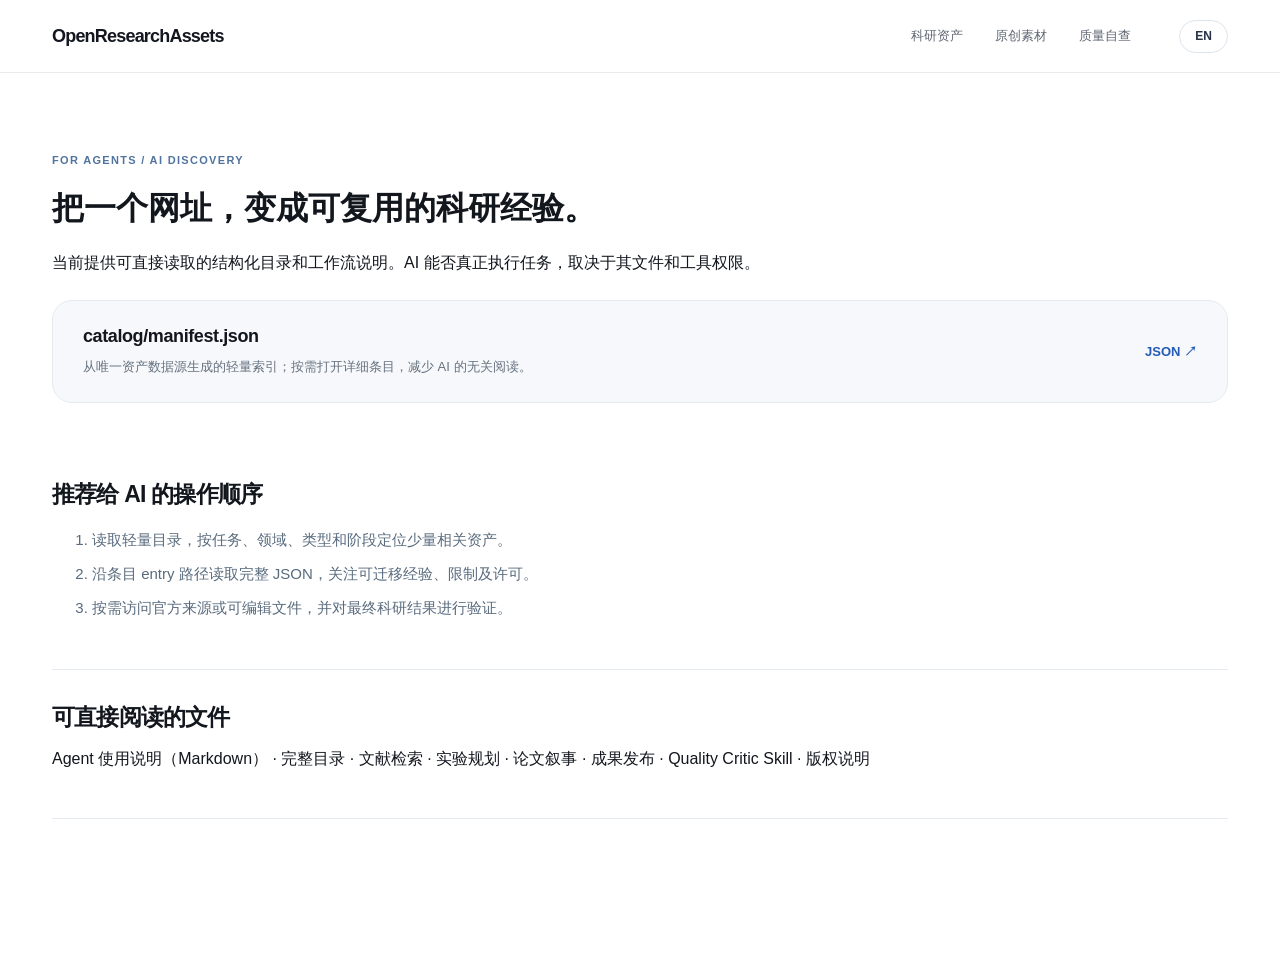
==== for-agents/index.html @ bbbb30eb "docs: 全面接通 AI 轻量检索入口、读法与资源贡献协议" ====
<!doctype html>
<html lang="zh-CN"><head><meta charset="UTF-8"><meta name="viewport" content="width=device-width,initial-scale=1">
<title>AI 使用入口 · OpenResearchAssets</title><link rel="stylesheet" href="../css/site.css"><link rel="stylesheet" href="../css/design.css"><link rel="stylesheet" href="../css/catalog.css"></head>
<body><header class="site-header"><div class="nav-shell wrap"><a class="brand" href="../index.html">OpenResearchAssets</a><nav class="nav-links" id="site-nav"><a href="../index.html#references">科研资产</a><a href="../index.html#assets">原创素材</a><a href="../quality.html">质量自查</a></nav><button class="lang-toggle" type="button">EN</button><button class="menu-toggle" aria-label="菜单" aria-controls="site-nav" aria-expanded="false"><span class="menu-icon"><span></span><span></span></span></button></div></header>
<main class="wrap ora-detail"><p class="ora-eyebrow">FOR AGENTS / AI DISCOVERY</p><h1 data-i18n-zh='["把一个网址，变成可复用的科研经验。"]' data-i18n-en='["A research catalog your agent can actually read."]'>把一个网址，变成可复用的科研经验。</h1>
<p data-i18n-zh='["当前提供可直接读取的结构化目录和工作流说明。AI 能否真正执行任务，取决于其文件和工具权限。"]' data-i18n-en='["The catalog and guidance are readable now. Completing tasks still requires the agent to have appropriate tools and file access."]'>当前提供可直接读取的结构化目录和工作流说明。AI 能否真正执行任务，取决于其文件和工具权限。</p>
<div class="ora-discover"><div><strong>catalog/manifest.json</strong><p data-i18n-zh='["从唯一资产数据源生成的轻量索引；按需打开详细条目，减少 AI 的无关阅读。"]' data-i18n-en='["A compact manifest generated from the canonical catalog. Fetch only relevant detailed JSON records."]'>唯一资产数据源；双语简介、领域、阶段、适用场景、许可与原始链接。</p></div><a href="../catalog/manifest.json">JSON ↗</a></div>
<section class="ora-lesson"><h2 data-i18n-zh='["推荐给 AI 的操作顺序"]' data-i18n-en='["Suggested agent procedure"]'>推荐给 AI 的操作顺序</h2><ol><li data-i18n-zh='["读取轻量目录，按任务、领域、类型和阶段定位少量相关资产。"]' data-i18n-en='["Read the compact manifest and filter by task, domain, kind and stage."]'>根据当前任务，在目录中匹配科研阶段、领域、类型和使用条件。</li><li data-i18n-zh='["沿条目 entry 路径读取完整 JSON，关注可迁移经验、限制及许可。"]' data-i18n-en='["Load relevant entry JSON files and inspect lessons, limits and rights."]'>优先阅读最相关的少量资源，关注可迁移经验、注意事项和许可。</li><li data-i18n-zh='["按需访问官方来源或可编辑文件，并对最终科研结果进行验证。"]' data-i18n-en='["Open original sources or editable files as necessary and verify the outcome."]'>按需访问官方来源或可编辑文件，并对最终科研结果进行验证。</li></ol></section>
<section class="ora-lesson"><h2 data-i18n-zh='["可直接阅读的文件"]' data-i18n-en='["Directly readable files"]'>可直接阅读的文件</h2><p><a href="README.md">Agent 使用说明（Markdown）</a> · <a href="../catalog/index.json">完整目录</a> · <a href="../workflows/literature-triage.md">文献检索</a> · <a href="../workflows/experiment-planning.md">实验规划</a> · <a href="../workflows/paper-evidence-story.md">论文叙事</a> · <a href="../workflows/research-release.md">成果发布</a> · <a href="../skills/quality-critic/SKILL.md">Quality Critic Skill</a> · <a href="../docs/ASSET_POLICY.md">版权说明</a></p></section>
</main><script src="../js/i18n.js"></script><script src="../js/navigation.js"></script></body></html>
---- css/site.css ----
:root{--paper:#f8f8f5;--white:#fff;--ink:#1d262b;--muted:#6c7678;--line:#e3e6e1;--accent:#bc8c6d;--deep:#24343b;--font:-apple-system,BlinkMacSystemFont,"Segoe UI","Helvetica Neue",Arial,sans-serif}
*{box-sizing:border-box}html{scroll-behavior:smooth}body{margin:0;background:var(--paper);font-family:var(--font);color:var(--ink);-webkit-font-smoothing:antialiased}a{color:inherit;text-decoration:none}img{display:block;max-width:100%}button,input,select{font:inherit}button{cursor:pointer}a:focus-visible,button:focus-visible,input:focus-visible,select:focus-visible{outline:3px solid #9ab1b9;outline-offset:4px}.wrap{width:min(1280px,calc(100% - 104px));margin-inline:auto}.skip{position:absolute;left:-999px;z-index:200}.skip:focus{left:15px;top:15px;background:#fff;padding:12px;border-radius:8px}.visually-hidden{position:absolute!important;width:1px;height:1px;clip:rect(0,0,0,0);overflow:hidden;white-space:nowrap}
.site-header{position:sticky;top:0;z-index:30;background:rgba(248,248,245,.94);backdrop-filter:blur(20px);border-bottom:1px solid var(--line)}.nav-shell{height:82px;display:flex;align-items:center;gap:48px}.brand{display:flex;align-items:center;gap:10px;font-weight:680;letter-spacing:-.65px;font-size:18px;white-space:nowrap}.brand-light{font-weight:440}.nav-links{display:flex;align-items:center;gap:32px;margin-left:auto}.nav-links a{font-size:13px;font-weight:520;color:#667174;transition:color .2s}.nav-links a:hover,.nav-cta:hover{color:#131e23}.nav-cta{font-size:13px;font-weight:630;border:1px solid #cdd4d2;border-radius:100px;padding:11px 17px;white-space:nowrap}.nav-cta span{margin-left:9px}
.hero{min-height:770px;display:grid;grid-template-columns: .98fr 1.02fr;align-items:center;gap:54px;padding-top:78px;padding-bottom:90px}.eyebrow,.section-index,.asset-meta,.reference-meta,.micro-note,.visual-topline,.visual-foot,.license-note,.source-note{font-size:11px;letter-spacing:1.4px;font-weight:700}.eyebrow{display:flex;align-items:center;gap:12px;color:#808885;flex-wrap:wrap}.accent-dot{width:6px;height:6px;border-radius:50%;background:#ba9073}.issue{color:#abb1ac;margin-left:12px}.hero h1{font-size:clamp(56px,5.55vw,88px);font-weight:610;letter-spacing:-5.5px;line-height:1.055;margin:34px 0 29px}.hero h1 em,.section-head h2 em,.invitation h2 em{font-family:Georgia,'Times New Roman',serif;font-weight:400;letter-spacing:-3px}.period{color:#c08f75}.hero-deck{font-size:19px;max-width:490px;color:#637075;line-height:1.7;margin:0 0 37px}.hero-actions{display:flex;gap:10px;flex-wrap:wrap}.btn{display:inline-flex;gap:35px;align-items:center;justify-content:space-between;padding:15px 20px;border-radius:100px;font-size:13px;font-weight:650;border:1px solid #d6dcd7;transition:background .2s,transform .2s}.btn:hover{transform:translateY(-2px)}.btn.primary{background:var(--deep);color:#fff;border-color:var(--deep)}.btn.primary:hover{background:#314b58}.btn.muted{background:#fff}.btn.muted:hover{background:#f0f3ef}.micro-note{font-size:10px;color:#929b98;margin-top:27px;letter-spacing:.75px;font-weight:500}
.hero-visual{position:relative;border:1px solid #dfe5e1;background:#fff;padding:22px 16px 16px;box-shadow:0 28px 70px rgba(53,72,70,.055);border-radius:21px;transform:rotate(-1deg)}.hero-visual:before{content:"";position:absolute;inset:0;border-radius:21px;box-shadow:inset 0 0 0 8px rgba(255,255,255,.3);pointer-events:none}.hero-visual img{width:100%;object-fit:contain;box-shadow:0 3px 16px rgba(26,48,43,.06);border-radius:12px}.visual-topline,.visual-foot{color:#9ba8a3;display:flex;justify-content:space-between;gap:10px;font-size:9px;letter-spacing:1px;padding:2px 10px 17px}.visual-foot{padding:17px 10px 0}.mini-dot{display:inline-block;width:6px;height:6px;border-radius:50%;background:#aac4b7;margin-right:8px}
.marquee-line{border-top:1px solid #dfe5e0;border-bottom:1px solid #dfe5e0;display:flex;justify-content:space-between;align-items:center;padding:19px 2px;color:#929d9a;font-size:10px;letter-spacing:2px;font-weight:750;gap:12px}.marquee-line span:nth-child(even){color:#bdbab2}
.section{padding-top:142px;padding-bottom:142px;scroll-margin-top:82px}.section-head{display:flex;align-items:end;justify-content:space-between;gap:50px;margin-bottom:48px}.section-index{color:#aa8571;margin:0 0 19px;letter-spacing:2px}.section-head h2,.invitation h2{font-size:clamp(48px,5vw,74px);line-height:1.05;letter-spacing:-3.7px;font-weight:570;margin:0}.section-head>p{font-size:16px;line-height:1.8;color:#73807f;max-width:375px;margin:0 0 7px}.pillars{display:grid;grid-template-columns:repeat(4,1fr);border:1px solid #e1e5e1;border-radius:18px;background:#fff;overflow:hidden}.pillar{min-height:320px;padding:30px 29px;display:flex;flex-direction:column;border-right:1px solid #e8ece7}.pillar:last-child{border-right:0}.pillar-heading{display:flex;align-items:center;justify-content:space-between;color:#99a19c;font-size:12px}.line-icon{font-size:32px;line-height:1.2;color:#54727a}.pillar h3{font-size:22px;letter-spacing:-.7px;margin:35px 0 9px;font-weight:610}.pillar p{color:#788583;font-size:14px;line-height:1.68;margin:0}.pillar a{color:#344c53;font-size:12px;font-weight:700;margin-top:auto;padding-top:28px}.pillar a span{margin-left:5px}
.collection-section{background:#f0f1ed}.assets-grid{display:grid;grid-template-columns:repeat(3,minmax(0,1fr));gap:20px}.asset-card{background:#fff;border:1px solid #e0e5df;border-radius:16px;overflow:hidden}.asset-media{height:270px;display:flex;align-items:center;justify-content:center;padding:13px}.asset-media.cool{background:#e9eeec}.asset-media.blush{background:#f0edeb}.asset-media.beige{background:#edece5}.asset-media img{width:100%;max-height:100%;object-fit:contain;border-radius:9px;box-shadow:0 12px 25px rgba(45,62,54,.05)}.asset-body{padding:27px}.asset-meta{display:flex;justify-content:space-between;color:#98a3a1;font-size:10px;letter-spacing:1.1px}.asset-meta span{color:#bd9278}.asset-body h3{font-size:25px;letter-spacing:-.85px;font-weight:620;margin:16px 0 11px}.asset-body p{font-size:14px;color:#6f7b7d;line-height:1.65;min-height:46px}.asset-body a{font-size:13px;font-weight:650;display:inline-flex;gap:18px;margin-top:13px;padding-bottom:4px;border-bottom:1px solid #bfc9c6}.asset-body a:hover{border-color:#2a4950}.license-note{color:#848f8c;letter-spacing:.1px;font-weight:400;font-size:12px;margin:25px 0 0}.license-note a{text-decoration:underline;text-underline-offset:2px}
.filter-bar{display:flex;align-items:center;justify-content:space-between;gap:15px;margin-bottom:28px}.filters{display:flex;flex-wrap:wrap;gap:6px}.filter{background:transparent;border:1px solid transparent;border-radius:50px;padding:10px 16px;font-size:12px;color:#6e7878}.filter:hover{color:#1a2b2e}.filter.active{background:#e9eeea;border-color:#d5dfd8;color:#284449;font-weight:720}.search-wrap{display:flex;align-items:center;gap:8px;border:1px solid #dde4df;border-radius:50px;background:#fff;padding:7px 15px;min-width:225px;color:#728080}.search-wrap span{font-size:25px}.search-wrap input{border:0;outline:none!important;width:100%;background:none;font-size:12px;color:#23383d}.references-grid{display:grid;grid-template-columns:repeat(4,minmax(0,1fr));gap:18px}.reference-card{background:#fff;border:1px solid #e2e5e0;border-radius:15px;overflow:hidden;transition:transform .25s,box-shadow .25s}.reference-card:hover{transform:translateY(-4px);box-shadow:0 18px 40px rgba(37,59,51,.075)}.reference-image{height:170px;position:relative;overflow:hidden;background:#e9eff1}.theme-sand .reference-image{background:#ede5db}.theme-dark .reference-image{background:#344046}.theme-lilac .reference-image{background:#e8e5ef}.theme-mint .reference-image{background:#dfebe7}.theme-stone .reference-image{background:#eceae4}.theme-peach .reference-image{background:#f1e8dd}.theme-slate .reference-image{background:#e3e9ea}.reference-art{position:absolute;inset:18px 16px;overflow:hidden}.reference-art .shape-a,.reference-art .shape-b,.reference-art .shape-c{position:absolute;border:1px solid rgba(54,83,91,.23);background:rgba(255,255,255,.29);border-radius:8px}.shape-a{width:67%;height:55%;left:5%;top:8%;transform:rotate(-7deg)}.shape-b{width:51%;height:60%;right:2%;bottom:7%;transform:rotate(9deg)}.shape-c{width:28%;height:36%;left:32%;top:33%;transform:rotate(-8deg)}.theme-dark .shape-a,.theme-dark .shape-b,.theme-dark .shape-c{border-color:#748b8f;background:rgba(211,220,210,.12)}.theme-sand .shape-a{border-radius:100px}.theme-mint .shape-b{border-radius:50%}.theme-lilac .shape-c{border-radius:50%}.theme-stone .shape-a{transform:rotate(13deg)}.reference-category{position:absolute;left:14px;bottom:13px;background:rgba(255,255,255,.82);backdrop-filter:blur(10px);padding:6px 9px;border-radius:8px;font-size:10px;color:#596a71;font-weight:630}.reference-arrow{position:absolute;top:12px;right:13px;border-radius:50%;background:rgba(255,255,255,.83);width:28px;height:28px;display:grid;place-items:center;font-size:14px}.reference-body{padding:22px}.reference-meta{display:flex;justify-content:space-between;gap:10px;font-size:9px;letter-spacing:.3px;color:#a18e83}.reference-meta span{color:#9ca8a5}.reference-body h3{font-size:18px;line-height:1.25;letter-spacing:-.5px;margin:15px 0 7px;font-weight:670}.reference-short{font-size:12px;line-height:1.5;color:#86918f;margin:0 0 17px}.reference-insight{border-top:1px solid #e9eeea;padding-top:15px;font-size:12px;line-height:1.6;color:#657474}.reference-insight span{display:block;font-size:9px;letter-spacing:1.4px;color:#ae9381;font-weight:800;margin-bottom:6px}.source-note{margin:25px 0 0;font-weight:450;letter-spacing:.1px;color:#9ba4a0;font-size:12px}.empty-state{grid-column:1/-1;padding:40px;color:#7e8c89;text-align:center;border:1px dashed #dce5df;border-radius:12px}
.quality-feature{background:#26383f;color:#fff;padding:120px 0;scroll-margin-top:82px}.quality-layout{display:grid;grid-template-columns:1fr 1fr;gap:110px;align-items:center}.quality-copy h2{font-size:clamp(50px,5vw,78px);font-weight:550;letter-spacing:-4px;line-height:1.06;margin:0 0 25px}.quality-copy>p:not(.section-index){line-height:1.85;color:#b8c7c6;max-width:470px;font-size:17px}.quality-feature .section-index{color:#d5ab8e}.quality-actions{margin-top:34px}.light-btn{background:#f4f4f0!important;border-color:#f4f4f0!important;color:#26383f!important}.standard-list>div{border-top:1px solid #59696d;display:grid;grid-template-columns:38px 1fr;gap:8px 16px;padding:24px 0}.standard-list>div:last-child{border-bottom:1px solid #59696d}.standard-list span{grid-row:span 2;color:#caa48c;font-family:Georgia,serif;font-size:15px}.standard-list strong{font-size:19px;letter-spacing:-.4px;font-weight:570}.standard-list small{font-size:13px;color:#a7b7b8;line-height:1.5}
.invitation{text-align:center;padding-top:155px;padding-bottom:156px}.invitation h2{margin:0 auto 25px}.invitation>p:not(.section-index):not(.micro-note){color:#7d8988;line-height:1.75;font-size:17px;max-width:580px;margin:0 auto 30px}.invitation .hero-actions{justify-content:center}.footer{border-top:1px solid #e3e9e4;padding:36px 0;background:#f8f8f5}.footer-inner{display:flex;justify-content:space-between;align-items:center;gap:20px}.footer-inner span,.footer-inner>a:last-child{font-size:11px;color:#8e9996}.footer-inner .brand{font-size:14px;color:#283b40}
/* Quality audit */.audit-hero{padding:115px 0 70px;max-width:880px}.audit-hero h1{font-size:clamp(54px,6vw,88px);letter-spacing:-5px;line-height:1.06;font-weight:600;margin:0 0 24px}.audit-hero h1 em{font-family:Georgia,serif;font-weight:400}.audit-hero>p:not(.section-index){font-size:18px;line-height:1.7;color:#71807b;max-width:660px}.audit-wrap{display:grid;grid-template-columns: .8fr 1.2fr;gap:30px;padding-bottom:140px;align-items:start}.audit-panel{border:1px solid #e0e5e0;background:#fff;border-radius:16px;padding:30px}.audit-panel h2{font-size:21px;letter-spacing:-.8px;margin:0 0 9px;font-weight:650}.audit-panel>p{font-size:13px;line-height:1.7;color:#84918b;margin:0 0 26px}.field-label{font-size:10px;letter-spacing:1.2px;font-weight:800;color:#a08b79;text-transform:uppercase;display:block;margin-bottom:10px}.audit-panel select,.audit-panel input[type="text"]{width:100%;border:1px solid #dce4dd;border-radius:10px;background:#fafbf9;padding:13px 12px;color:#344447;margin-bottom:22px}.audit-note{padding:16px;background:#f2f5f2;border-radius:10px;color:#6d8079;font-size:12px;line-height:1.7}.audit-questions{display:flex;flex-direction:column;gap:10px}.audit-question{background:#fff;border:1px solid #e0e7e0;padding:19px 20px;border-radius:12px;display:flex;gap:14px;align-items:flex-start;cursor:pointer}.audit-question input{appearance:none;width:19px;height:19px;border:1.5px solid #a9b6af;border-radius:5px;margin:1px 0 0;flex:none}.audit-question input:checked{background:#bd886f;border-color:#bd886f;box-shadow:inset 0 0 0 4px #fff}.audit-question:has(input:checked){background:#f9f5f1;border-color:#e4cfc0}.audit-question strong{font-size:14px;color:#364949}.audit-question small{display:block;font-size:12px;line-height:1.55;color:#7e8e89;margin-top:5px}.audit-actions{display:flex;flex-wrap:wrap;align-items:center;gap:15px;margin-top:25px}.audit-actions .btn{border:0}.audit-report{margin-top:27px;background:#f0f3ee;border:1px solid #dee8df;border-radius:13px;padding:22px}.audit-report h3{font-size:17px;margin:0 0 12px}.audit-report li{font-size:13px;line-height:1.7;margin-bottom:9px;color:#546866}.audit-report p{font-size:13px;color:#667971;line-height:1.65}.audit-report button{margin-top:12px;padding:9px 14px;border:1px solid #c9d4cb;border-radius:8px;background:#fff;font-weight:630;color:#3f5751;font-size:12px}.audit-muted{font-size:12px;color:#97a39b;line-height:1.65}.audit-report[hidden]{display:none}
@media(max-width:1090px){.wrap{width:min(960px,calc(100% - 58px))}.hero{grid-template-columns:1fr;min-height:auto;gap:42px;padding-top:94px}.hero h1{font-size:clamp(60px,8vw,83px)}.hero-visual{max-width:850px;transform:none}.nav-shell{gap:18px}.nav-links{gap:18px}.pillars{grid-template-columns:repeat(2,1fr)}.pillar:nth-child(2){border-right:0}.pillar:nth-child(-n+2){border-bottom:1px solid #e8ece7}.references-grid{grid-template-columns:repeat(2,1fr)}.quality-layout{gap:60px}.assets-grid{gap:13px}.asset-media{height:230px}}
@media(max-width:720px){.wrap{width:calc(100% - 34px)}.nav-shell{height:69px}.brand{font-size:15px}.nav-links{display:none}.nav-cta{margin-left:auto;font-size:12px;padding:9px 12px}.hero{padding:83px 0 70px}.hero h1{font-size:clamp(47px,10.3vw,67px);letter-spacing:-3px}.hero h1 em{letter-spacing:-2px}.hero-deck{font-size:16px}.hero-actions{gap:9px}.btn{padding:13px 16px;gap:19px}.hero-visual{padding:14px 8px 10px}.visual-topline,.visual-foot{font-size:7px;letter-spacing:.2px;padding:0 6px 10px}.visual-foot{padding:9px 6px 0}.marquee-line{justify-content:center;flex-wrap:wrap;text-align:center;font-size:8px;letter-spacing:1px}.marquee-line span:nth-last-child(-n+2){display:none}.section{padding-top:93px;padding-bottom:94px}.section-head{display:block;margin-bottom:35px}.section-head h2,.invitation h2{font-size:51px;letter-spacing:-2px}.section-head h2 em,.invitation h2 em{letter-spacing:-1.7px}.section-head>p{margin-top:20px;font-size:14px}.pillars{grid-template-columns:1fr}.pillar{min-height:235px;padding:26px;border-right:0!important;border-bottom:1px solid #e8ece7}.pillar:last-child{border-bottom:0}.pillar h3{margin-top:19px}.assets-grid{grid-template-columns:1fr}.asset-media{height:260px}.filter-bar{display:block}.filters{margin-bottom:20px}.filter{padding:10px 12px}.search-wrap{width:100%}.references-grid{grid-template-columns:1fr}.reference-image{height:195px}.quality-feature{padding:95px 0}.quality-layout{grid-template-columns:1fr;gap:45px}.quality-copy h2{font-size:61px;letter-spacing:-3px}.invitation{padding-top:110px;padding-bottom:110px}.footer-inner{flex-direction:column;align-items:start}.audit-hero{padding:88px 0 45px}.audit-hero h1{font-size:57px;letter-spacing:-3px}.audit-wrap{grid-template-columns:1fr;padding-bottom:90px}.audit-panel{padding:23px}.audit-hero>p:not(.section-index){font-size:15px}}
@media(prefers-reduced-motion:reduce){html{scroll-behavior:auto}.btn,.reference-card{transition:none}}
/* Editorial documentation pages */
.story-hero{padding-top:115px;padding-bottom:65px;max-width:870px}.story-hero h1{font-size:clamp(55px,6vw,86px);line-height:1.05;letter-spacing:-4px;font-weight:580;margin:0 0 25px}.story-hero h1 em{font-family:Georgia,serif;font-weight:400}.story-hero p:not(.section-index){font-size:18px;line-height:1.78;color:#76837e;max-width:680px}.story-body{padding-bottom:140px}.story-grid{display:grid;grid-template-columns:260px 1fr;gap:70px}.story-toc{position:sticky;top:128px;align-self:start;padding:20px 0;border-top:1px solid #d7dfd8}.story-toc a{display:block;font-size:13px;color:#75847b;padding:12px 0}.story-content section{padding:30px 0 50px;border-top:1px solid #dbe3dc;scroll-margin-top:110px}.story-content h2{font-size:31px;letter-spacing:-1.2px;font-weight:610;margin:0 0 20px}.story-content p,.story-content li{font-size:16px;color:#6e7c75;line-height:1.85}.story-content ul{padding-left:22px}.story-content strong{color:#374e4b}.story-content .note-card{background:#edf1ed;padding:27px;border-radius:13px;margin-top:24px}.story-content a{text-decoration:underline;text-underline-offset:3px;color:#355d60}.quality-index-row{display:flex;justify-content:space-between;gap:20px}.quality-index-row small{font-size:12px;color:#b3a28e}.story-list{list-style-type:none;padding:0!important}.story-list li{padding:17px 0;border-bottom:1px solid #e5e9e3}.story-list li strong{display:block}
@media(max-width:720px){.story-hero{padding-top:84px}.story-hero h1{font-size:52px;letter-spacing:-2.5px}.story-grid{grid-template-columns:1fr;gap:20px}.story-toc{position:static;display:flex;flex-wrap:wrap;gap:12px;border-top:0}.story-toc a{font-size:12px;padding:8px 10px;border:1px solid #dee5dc;border-radius:20px}.story-content h2{font-size:26px}.story-content p,.story-content li{font-size:14px}}


/* Accessible global navigation: desktop editorial links, compact mobile menu */
.nav-shell{position:relative}
.mobile-only,.menu-toggle{display:none}
.menu-toggle{width:42px;height:42px;align-items:center;justify-content:center;background:#fff;border:1px solid var(--line);border-radius:50%;cursor:pointer;color:var(--ink)}
.menu-icon{display:flex;flex-direction:column;justify-content:center;gap:5px;width:17px;height:17px}
.menu-icon span{display:block;width:100%;height:1.5px;background:currentColor;border-radius:2px;transition:transform .18s}
.menu-toggle[aria-expanded="true"] .menu-icon span:first-child{transform:translateY(3.25px) rotate(45deg)}
.menu-toggle[aria-expanded="true"] .menu-icon span:last-child{transform:translateY(-3.25px) rotate(-45deg)}
.nav-links a[aria-current="page"]{color:var(--ink);font-weight:700}
.menu-toggle:focus-visible,.nav-links a:focus-visible{outline:2px solid var(--accent);outline-offset:4px}
@media(max-width:720px){
  .menu-toggle{display:flex;margin-left:auto;flex:none}
  .nav-cta{display:none}
  .nav-links{display:none;position:absolute;top:69px;left:0;right:0;margin-left:0;
    background:var(--paper);box-shadow:0 20px 30px rgba(35,50,55,.1);
    border:1px solid var(--line);border-top:0;border-radius:0 0 14px 14px;
    padding:14px 19px 20px;flex-direction:column;align-items:stretch;gap:0}
  .nav-links.is-open{display:flex}
  .nav-links a{padding:13px 7px;font-size:15px;border-bottom:1px solid var(--line)}
  .nav-links .mobile-only{display:block;border-bottom:0;font-weight:700;color:var(--ink)}
}
@media(prefers-reduced-motion:reduce){.menu-icon span{transition:none}}
---- css/design.css ----
/* OpenResearchAssets design language: white, graphite, restraint. Apple × research storytelling. */
:root{--paper:#fff;--white:#fff;--ink:#12161d;--muted:#586273;--line:#e6e8ed;--accent:#2c5db2;--deep:#111927;--font:-apple-system,BlinkMacSystemFont,"Segoe UI",Inter,"Helvetica Neue",Arial,sans-serif}
body{background:#fff;color:var(--ink)}
.site-header{background:rgba(255,255,255,.93);border-bottom:1px solid #e9eaee}
.nav-shell{height:72px}
.brand,.footer .brand{color:#131720;letter-spacing:-.8px}
.nav-links a{color:#5f6773;font-weight:510}.nav-links a:hover,.nav-links a[aria-current=page]{color:#10141a}
.nav-cta{border-color:#dce0e6;color:#161b26;background:#fff}
.nav-cta:hover{background:#f6f7f9}
.menu-toggle{border-color:#d8dce3}
.section-index{color:#4f6492;letter-spacing:1.35px;font-size:11px;font-weight:750}
.hero-v2{text-align:center;padding:121px 0 82px}
.hero-kicker{margin:0 0 31px;font-size:11px;font-weight:730;letter-spacing:1.5px;text-transform:uppercase;color:#677282;display:flex;justify-content:center;align-items:center;gap:11px}
.hero-kicker-end{color:#a1a8b1;padding-left:10px;border-left:1px solid #dfe1e5}
.status-dot{height:6px;width:6px;border-radius:50%;background:#5278c6;flex:none}
.hero-v2 h1{font-size:clamp(50px,6.45vw,104px);font-weight:670;letter-spacing:-.069em;line-height:1.055;max-width:1150px;margin:0 auto 27px}
.hero-v2 h1 span{color:#4c5770}
.hero-sub{font-size:clamp(16px,1.44vw,20px);font-weight:410;line-height:1.67;color:#616b78;max-width:720px;margin:0 auto 29px}
.hero-actions-center{justify-content:center}
.btn{border-radius:100px;border-color:#dce1e8;padding:14px 21px;gap:25px;font-size:13px;min-height:49px}
.btn.primary{background:#151c29;border-color:#151c29;color:#fff}.btn.primary:hover{background:#303c50}
.btn.muted{background:#fff;color:#1a2433}.btn.muted:hover{background:#f6f8fb}
/* Large editorial display: source artwork stays crisp and honest. */
.showcase{display:grid;grid-template-columns:minmax(0,1.55fr) minmax(270px,.7fr);gap:16px;position:relative;padding-bottom:49px}
.showcase-main,.showcase-side{border:1px solid #e1e5ec;border-radius:17px;overflow:hidden;min-width:0;background:#fafbfd}
.showcase-main{padding:17px 21px 19px;display:flex;flex-direction:column}
.showcase-top,.showcase-bottom,.showcase-side-top{display:flex;justify-content:space-between;gap:10px;align-items:center}
.showcase-top{font-size:10px;letter-spacing:1.15px;color:#7f8898;font-weight:750;padding:3px 4px 19px}
.tiny-square{display:inline-block;background:#5a75ae;width:6px;height:6px;border-radius:2px;margin-right:7px}
.showcase-main img{width:100%;background:white;border:1px solid #edf0f3;border-radius:11px;box-shadow:0 8px 27px rgba(22,37,62,.035)}
.showcase-bottom{font-size:13px;font-weight:650;color:#263041;letter-spacing:-.15px;padding:18px 3px 1px}
.showcase-bottom a,.showcase-side a{font-size:12px;font-weight:650;white-space:nowrap;color:#2e5696}
.showcase-side{padding:20px 22px;display:flex;flex-direction:column;background:#f5f7fa}
.showcase-side-top{font-size:10px;letter-spacing:1.4px;font-weight:780;color:#6c788c;margin:1px 0 24px}
.showcase-side img{display:block;width:100%;height:auto;aspect-ratio:1.45;object-fit:contain;background:#fff;border-radius:10px;border:1px solid #e6eaf0;box-shadow:0 12px 36px rgba(21,37,66,.06)}
.showcase-side p{font-size:16px;line-height:1.55;letter-spacing:-.25px;margin:24px 0 24px;color:#414f63;max-width:310px}
.showcase-side a{margin-top:auto;border-top:1px solid #dce3ea;padding-top:17px;display:flex;align-items:center;justify-content:space-between}
.showcase-footnote{position:absolute;bottom:10px;margin:0;color:#8a94a2;font-size:11px;letter-spacing:.1px}
.evidence-bar{margin-top:55px;margin-bottom:20px;display:grid;grid-template-columns:repeat(3,1fr);border-top:1px solid #e2e6ed;border-bottom:1px solid #e2e6ed}
.evidence-bar div{padding:29px 18px;display:flex;align-items:center;justify-content:center;gap:18px;border-right:1px solid #e9edf1}
.evidence-bar div:first-child{padding-left:0}.evidence-bar div:last-child{border-right:0}
.evidence-bar strong{font-weight:680;font-size:41px;letter-spacing:-2px;color:#19202c;font-variant-numeric:tabular-nums}
.evidence-bar span{font-size:12px;line-height:1.45;color:#677182;max-width:120px}
.section{padding-top:125px;padding-bottom:125px;scroll-margin-top:80px}
.section-head{align-items:end;margin-bottom:49px}
.section-head h2,.invitation h2{color:#131923;font-weight:660;letter-spacing:-.063em;line-height:1.08;font-size:clamp(48px,5vw,77px)}
.section-head>p{font-size:16px;line-height:1.72;color:#626d7c;max-width:390px}
.pillars{grid-template-columns:repeat(3,1fr);border:0;border-top:1px solid #dce2ea;border-bottom:1px solid #dce2ea;border-radius:0;background:#fff}
.pillar{padding:32px 37px 36px 0;border-right:1px solid #e4e8ef;min-height:278px}
.pillar+.pillar{padding-left:37px}.pillar:last-child{border-right:0}
.pillar-heading{color:#788496;font-size:11px;letter-spacing:1px}
.line-icon{color:#365d9f;font-family:var(--font);font-weight:450;font-size:30px}
.pillar h3{font-size:26px;font-weight:630;margin:27px 0 9px}
.pillar p{color:#687282;font-size:14px;line-height:1.7}
.pillar a{color:#305a9b}
.collection-section{background:#f6f8fb;border-top:1px solid #eff1f4;border-bottom:1px solid #eff1f4}
.assets-grid{gap:18px}
.asset-card{border:1px solid #e3e8ef;border-radius:12px;background:#fff;box-shadow:0 5px 16px rgba(28,47,80,.02)}
.asset-media{height:260px;padding:19px;border-bottom:1px solid #ecf0f4}
.asset-media.cool,.asset-media.blush,.asset-media.beige{background:#f0f3f8}
.asset-media img{box-shadow:0 8px 22px rgba(29,43,72,.055)}
.asset-body{padding:25px}
.asset-meta{color:#8a95a4}.asset-meta span{color:#425f94}
.asset-body h3{color:#192130;font-size:24px;font-weight:650;margin:14px 0 8px}
.asset-body p{color:#677487}
.asset-body a{color:#2f568f;border-bottom-color:#d6dde6}
.license-note,.source-note{color:#738094}
.filter{color:#606c7b}.filter.active{background:#e9eef6;border-color:#d7dfed;color:#254c89}
.search-wrap{border-color:#e0e5ed}.search-wrap input{color:#182237}
.reference-card{border:1px solid #e3e8ef;border-radius:11px;box-shadow:none}
.reference-card:hover{box-shadow:0 12px 30px rgba(29,51,90,.08)}
.reference-image,.theme-sand .reference-image,.theme-dark .reference-image,.theme-lilac .reference-image,.theme-mint .reference-image,.theme-stone .reference-image,.theme-peach .reference-image,.theme-slate .reference-image{background:#f1f4f8}
.reference-art .shape-a,.reference-art .shape-b,.reference-art .shape-c{border-color:#d6deeb;background:#e1e7f0}
.theme-dark .shape-a,.theme-dark .shape-b,.theme-dark .shape-c{border-color:#b8c8e3;background:#dbe4f3}
.reference-category{color:#4d6182;background:rgba(255,255,255,.9)}
.reference-body h3{color:#1d2635}.reference-short,.reference-insight{color:#687687}.reference-meta{color:#697b9b}.reference-insight span{color:#536d9e}
.quality-feature{background:#111827;color:#fff;padding:140px 0}
.quality-layout{gap:110px}
.quality-feature .section-index{color:#99b8ec}
.quality-copy h2{font-size:clamp(50px,5vw,78px);letter-spacing:-.06em;font-weight:650;line-height:1.09}
.quality-copy>p:not(.section-index){color:#b9c4d7;line-height:1.75}
.quality-copy .feature-disclosure{font-size:11px!important;color:#91a1b9!important;margin-top:18px}
.light-btn{background:#fff!important;border-color:#fff!important;color:#131d2e!important}
.standard-list>div{border-color:#303a50}.standard-list>div:last-child{border-color:#303a50}
.standard-list span{font-family:var(--font);font-size:12px;color:#9ab6e3;font-weight:700}
.standard-list strong{color:#fff;font-weight:600}
.standard-list small{color:#a6b4ca}
.invitation{text-align:center}.invitation h2{margin:0 auto 26px}.invitation>p:not(.section-index):not(.micro-note){color:#687383}
.footer{background:#fff;border-color:#e6eaf0}.footer-inner span,.footer-inner>a:last-child{color:#748093}
.audit-hero h1,.story-hero h1{font-weight:650;letter-spacing:-.065em;color:#151c28}.audit-hero h1 em,.story-hero h1 em{font-family:var(--font);font-weight:650;font-style:normal;color:#586784}
.audit-hero>p:not(.section-index),.story-hero p:not(.section-index){color:#637182}
.audit-panel{border-color:#e2e7ef;border-radius:13px}
.audit-panel>p{color:#657386}.field-label{color:#586d94}
.audit-panel input[type=text],.audit-panel select{background:#f8f9fb;border-color:#dfe4ec;color:#243247}
.audit-note,.audit-report{background:#f2f5fa;border-color:#dfe7f1;color:#4e617b}
.audit-question{border-color:#e2e7ef;border-radius:10px}
.audit-question input{border-color:#a5b3c8}.audit-question input:checked{background:#355fa4;border-color:#355fa4}
.audit-question:has(input:checked){background:#f2f6fc;border-color:#b8cbed}
.audit-question strong{color:#22314a}.audit-question small,.audit-muted{color:#69788b}
.audit-report button{border-color:#d6deea;color:#30527e}.audit-report li{color:#556880}
.story-toc{border-color:#e1e7ef}.story-toc a{color:#657386}.story-content section{border-color:#e1e7ef}.story-content p,.story-content li{color:#657386}.story-content strong{color:#213047}.story-content .note-card{background:#f2f5fa}.story-content a{color:#2b58a0}.quality-index-row small{color:#677a9c}.story-list li{border-color:#e3e8ef}
@media(max-width:1090px){
  .hero-v2{padding:100px 0 70px}.hero-v2 h1{font-size:clamp(53px,7.1vw,78px)}
  .showcase{grid-template-columns:minmax(0,1.35fr) minmax(265px,.72fr)}
  .pillars{grid-template-columns:repeat(3,1fr)}.pillar{padding-right:20px}.pillar+.pillar{padding-left:20px}
}
@media(max-width:720px){
  .nav-shell{height:69px}
  .nav-links{background:#fff;border-color:#e6e9f0;top:69px}
  .hero-v2{padding:84px 0 55px}
  .hero-kicker{letter-spacing:1px;font-size:9px;gap:7px;margin-bottom:24px}.hero-kicker-end{display:none}
  .hero-v2 h1{font-size:clamp(43px,10.2vw,68px);letter-spacing:-.069em;line-height:1.1;margin-bottom:23px}
  .hero-v2 h1 br{display:none}
  .hero-v2 h1 span{display:block}
  .hero-sub{font-size:15px;line-height:1.7;max-width:440px;margin-bottom:25px}
  .hero-actions-center{flex-direction:column;align-items:stretch;max-width:330px;margin:auto}
  .hero-actions-center .btn{justify-content:space-between}
  .showcase{display:flex;flex-direction:column;gap:11px;padding-bottom:35px}
  .showcase-main{padding:11px 10px 14px;border-radius:12px}
  .showcase-top{font-size:7px;letter-spacing:.5px;padding:3px 4px 13px}
  .showcase-bottom{font-size:11px;gap:7px;padding:12px 3px 1px}
  .showcase-bottom a{font-size:10px}
  .showcase-side{padding:18px;border-radius:12px}.showcase-side-top{margin-bottom:12px}
  .showcase-side img{max-height:230px;object-fit:contain;aspect-ratio:1.75}
  .showcase-side p{font-size:14px;max-width:none;margin:16px 0 14px}
  .showcase-footnote{font-size:10px;bottom:2px}
  .evidence-bar{margin-top:28px;grid-template-columns:repeat(3,minmax(0,1fr))}
  .evidence-bar div{display:block;text-align:center;padding:22px 7px!important}
  .evidence-bar strong{font-size:33px;display:block;letter-spacing:-1px}
  .evidence-bar span{font-size:10px;display:block;max-width:125px;margin:5px auto 0}
  .section{padding:85px 0}
  .section-head h2,.invitation h2{font-size:clamp(44px,10vw,56px);letter-spacing:-.057em}
  .section-head>p{color:#687588}
  .pillars{display:block}.pillar{min-height:210px;padding:25px 4px!important;border-right:0!important;border-bottom:1px solid #e4e8ef}
  .pillar:last-child{border-bottom:0}
  .pillar h3{margin-top:18px}
  .asset-media{height:245px}
  .quality-feature{padding:90px 0}
  .quality-copy h2{font-size:56px}
  .quality-layout{gap:36px}
  .story-hero h1,.audit-hero h1{font-size:50px}
  .story-toc a{border-color:#dce3ee}
}
@media(prefers-reduced-motion:reduce){.btn,.reference-card{transition:none}}
/* Bilingual navigation: cool, compact, keyboard accessible */
.lang-toggle{flex:none;border:1px solid #dde3eb;border-radius:999px;background:#fff;color:#263246;cursor:pointer;padding:8px 12px;font:600 12px var(--font);min-width:49px;line-height:1.25}
.lang-toggle:hover{background:#f5f7fa}
.lang-toggle:focus-visible{outline:2px solid #315fb7;outline-offset:3px}
html[lang="zh-CN"]{font-family:-apple-system,BlinkMacSystemFont,"PingFang SC","Microsoft YaHei",sans-serif}
html[lang="zh-CN"] .hero-v2 h1{letter-spacing:-.055em;line-height:1.15}
html[lang="zh-CN"] .hero-sub{letter-spacing:.005em}
html[lang="zh-CN"] .section-head h2,html[lang="zh-CN"] .invitation h2{letter-spacing:-.04em;line-height:1.16}
html[lang="zh-CN"] .story-hero h1,html[lang="zh-CN"] .audit-hero h1{letter-spacing:-.045em;line-height:1.18}
@media(max-width:720px){
 .lang-toggle{margin-left:0;padding:8px 11px}
 html[lang="zh-CN"] .hero-v2 h1{font-size:clamp(36px,9.7vw,60px)}
 html[lang="zh-CN"] .section-head h2{font-size:clamp(38px,9.2vw,52px)}
}
---- css/catalog.css ----
/* Research asset discovery, independent of the site's editorial layout */
.ora-discover{margin-top:26px;margin-bottom:44px;background:#f6f8fb;border:1px solid #e6eaf0;border-radius:20px;padding:25px 30px;display:flex;justify-content:space-between;align-items:center;gap:26px}
.ora-discover strong{font-size:18px;letter-spacing:-.4px}.ora-discover p{margin:9px 0 0;color:#66717f;font-size:13px;line-height:1.65}
.ora-discover>a{flex:none;font-size:13px;font-weight:700;color:#245bb5;white-space:nowrap}
.ora-examples{display:flex;gap:10px;flex-wrap:wrap;margin:18px 0 26px}
.ora-examples button{background:white;border:1px solid #dde3ed;color:#3b4a5e;border-radius:100px;padding:9px 15px;font-size:12px;cursor:pointer}
.ora-examples button:hover{border-color:#2c5db2;color:#2c5db2}
.ora-facets{display:grid;grid-template-columns:repeat(3,minmax(0,1fr));gap:13px;margin:0 0 15px}
.ora-facets label{font-size:12px;color:#647084;font-weight:650}
.ora-facets select{display:block;margin-top:8px;width:100%;min-height:44px;border:1px solid #dbe1e9;background:white;border-radius:10px;padding:0 12px;color:#263448;font-size:13px}
.ora-search-row{display:flex;gap:12px;align-items:center}.ora-search-row .search-wrap{flex:1;width:auto}.ora-search-row #facet-reset{background:white;border:1px solid #dbe1e9;border-radius:11px;padding:12px 15px;color:#40516a;cursor:pointer;white-space:nowrap}
.ora-resource-grid{display:grid;grid-template-columns:repeat(3,minmax(0,1fr));gap:20px;margin-top:32px}
.ora-resource-card{background:white;border:1px solid #e5e9ef;border-radius:15px;overflow:hidden;display:flex;flex-direction:column;min-width:0;transition:box-shadow .18s,transform .18s}
.ora-resource-card:hover{box-shadow:0 15px 45px rgba(25,43,68,.08);transform:translateY(-2px)}
.ora-resource-visual{display:block;text-decoration:none}.ora-preview{height:180px;position:relative;background:linear-gradient(145deg,#f2f5f9,#e7ecf4);display:flex;align-items:center;justify-content:center;overflow:hidden}
.ora-preview-caption{position:absolute;bottom:10px;right:12px;font-size:9px;letter-spacing:.03em;color:#62768e;background:rgba(255,255,255,.85);border:1px solid #e5eaf0;border-radius:5px;padding:5px 8px}
.ora-pair{width:82%;display:flex;gap:13px;align-items:center}.ora-pair div{flex:1;aspect-ratio:1.4;background:#d6e0ee;border:1px solid #b7c6da;border-radius:10px;position:relative;overflow:hidden}.ora-pair div:last-child{background:#b5d3da}.ora-pair div i{display:block;width:48%;height:55%;background:#829ab5;border-radius:28% 40% 35% 30%;transform:rotate(-24deg);position:absolute;left:27%;top:17%}.ora-pair div:last-child i{background:#3e8795}.ora-pair div span{font-weight:760;letter-spacing:.1em;font-size:10px;color:#344d69;position:absolute;bottom:8px;left:10px}.ora-pair b{color:#57728f;font-size:26px}
.ora-benchmark{background:#e9eff7}.ora-matrix{width:76%;height:120px;display:grid;grid-template-columns:repeat(3,1fr);grid-template-rows:24px repeat(3,1fr);gap:7px}.ora-matrix span{font-size:9px;font-weight:800;letter-spacing:.13em;color:#506482}.ora-matrix span:first-child{grid-column:1/3}.ora-matrix i{background:#aac0d8;border-radius:5px;box-shadow:inset 0 -8px 0 #789db9}.ora-matrix i:nth-child(odd){background:#cbd7e6;box-shadow:inset 0 -8px 0 #8ea7c7}
.ora-editorial{width:77%;height:140px;display:flex;flex-direction:column;justify-content:center}.ora-editorial>span{letter-spacing:.22em;font-size:8px;color:#697489;font-weight:750}.ora-editorial strong{margin-top:10px;font-size:clamp(23px,2.9vw,38px);line-height:1.03;font-weight:800;letter-spacing:-1.5px;color:#1a2330}.ora-editorial i{width:90px;background:#3d6cb7;height:3px;margin-top:15px}.ora-gallery-lines{width:77%;display:grid;grid-template-columns:repeat(3,1fr);gap:9px;height:95px}.ora-gallery-lines i{background:#c3d3e9;border:1px solid #aec2d9;border-radius:9px}.ora-gallery-lines i:nth-child(2){background:#9eb8dd}.ora-steps{width:80%;display:flex;align-items:center;gap:10px}.ora-steps i{height:65px;flex:1;border-radius:9px;background:#b3c6dd;border:1px solid #95abc7}.ora-steps b{color:#607f9b}
.ora-template img{width:100%;height:100%;object-fit:contain;padding:12px}
.ora-resource-content{padding:21px 22px 23px;display:flex;flex-direction:column;flex:1}.ora-resource-kicker{color:#5b718a;font-size:10px;letter-spacing:.08em;font-weight:800}.ora-resource-content h3{font-size:19px;letter-spacing:-.5px;margin:11px 0 9px}.ora-resource-content h3 a{color:#1b2534;text-decoration:none}.ora-resource-content>p{font-size:13px;color:#677384;line-height:1.7;margin:0 0 15px;flex:1}.ora-tag-row{display:flex;gap:6px;flex-wrap:wrap;margin-bottom:18px}.ora-tag-row span{background:#f2f5f9;color:#53657b;font-size:10px;border-radius:6px;padding:5px 8px}.ora-resource-actions{padding-top:14px;border-top:1px solid #e6ebf2;display:flex;align-items:center;justify-content:space-between;flex-wrap:wrap;gap:8px}.ora-resource-actions a{font-size:11px;font-weight:720;color:#295d9f;text-decoration:none}.ora-resource-actions a:last-child{color:#6a7789}
.ora-detail{padding-top:70px;padding-bottom:140px}.ora-detail-heading{max-width:900px;padding-bottom:32px}.ora-detail-heading h1{font-size:clamp(43px,5.5vw,72px);letter-spacing:-3px;line-height:1.1;margin:10px 0 20px}.ora-detail-heading>p:last-child{color:#657286;line-height:1.75;font-size:17px}.ora-eyebrow{font-size:11px;letter-spacing:.12em;text-transform:uppercase;color:#51739f;font-weight:760}.ora-detail-grid{display:grid;grid-template-columns:minmax(0,1fr) 300px;gap:38px;align-items:start}.ora-detail-preview .ora-preview{height:300px;border-radius:16px}.ora-detail-preview .ora-editorial{height:230px}.ora-lesson{padding:32px 0;border-bottom:1px solid #e5eaf1}.ora-lesson h2{font-size:23px;letter-spacing:-.8px;margin:0 0 16px}.ora-lesson li{font-size:15px;line-height:1.8;color:#596b7e;margin:7px 0}.ora-detail-sidebar{position:sticky;top:100px;background:#f7f9fc;border:1px solid #e6ebf1;border-radius:14px;padding:24px}.ora-detail-sidebar h2{margin:0 0 20px;font-size:18px}.ora-detail-sidebar dl{margin:0}.ora-detail-sidebar dt{font-size:11px;font-weight:800;color:#758299;margin:18px 0 5px}.ora-detail-sidebar dd{font-size:13px;color:#33465c;line-height:1.6;margin:0}.ora-detail-links{display:flex;flex-direction:column;gap:12px;margin:24px 0}.ora-detail-links a{font-size:13px;font-weight:700;color:#285b9c}.ora-detail-sidebar button{width:100%;border:0;border-radius:9px;background:#18375d;color:white;padding:13px;cursor:pointer;font-weight:650;font-size:12px}.ora-related{margin-top:22px;padding-top:20px;border-top:1px solid #dbe4ed}.ora-related h3{font-size:13px}.ora-related a{font-size:13px;color:#285b9c}
@media(max-width:1080px){.ora-resource-grid{grid-template-columns:repeat(2,minmax(0,1fr))}}
@media(max-width:720px){.ora-discover{flex-direction:column;align-items:flex-start;padding:21px}.ora-facets{grid-template-columns:1fr}.ora-resource-grid{grid-template-columns:1fr}.ora-search-row{flex-wrap:wrap}.ora-search-row #facet-reset{width:100%}.ora-detail{padding-top:50px}.ora-detail-grid{grid-template-columns:1fr}.ora-detail-sidebar{position:static}.ora-detail-preview .ora-preview{height:230px}}

.ora-more-row{text-align:center;padding:25px 0 0}.ora-more-row button{background:#fff;border:1px solid #dbe3ed;border-radius:100px;font-weight:650;color:#2b568d;padding:12px 26px;cursor:pointer}.ora-more-row button:hover{background:#f5f8fc}.ora-more-row button[hidden]{display:none}

/* Dedicated full-width task search and compact asset section rhythm */
.ora-catalog-search{display:flex;width:100%;max-width:none;min-height:52px;border-radius:12px;padding:10px 18px}.ora-catalog-search input{flex:1;min-width:0;font-size:15px}.ora-search-row>a{font-size:13px;font-weight:700;color:#2c5db2}.ora-discover + #references{padding-top:50px}
@media(max-width:720px){.ora-catalog-search input{font-size:14px}.ora-search-row>a{font-size:12px}}
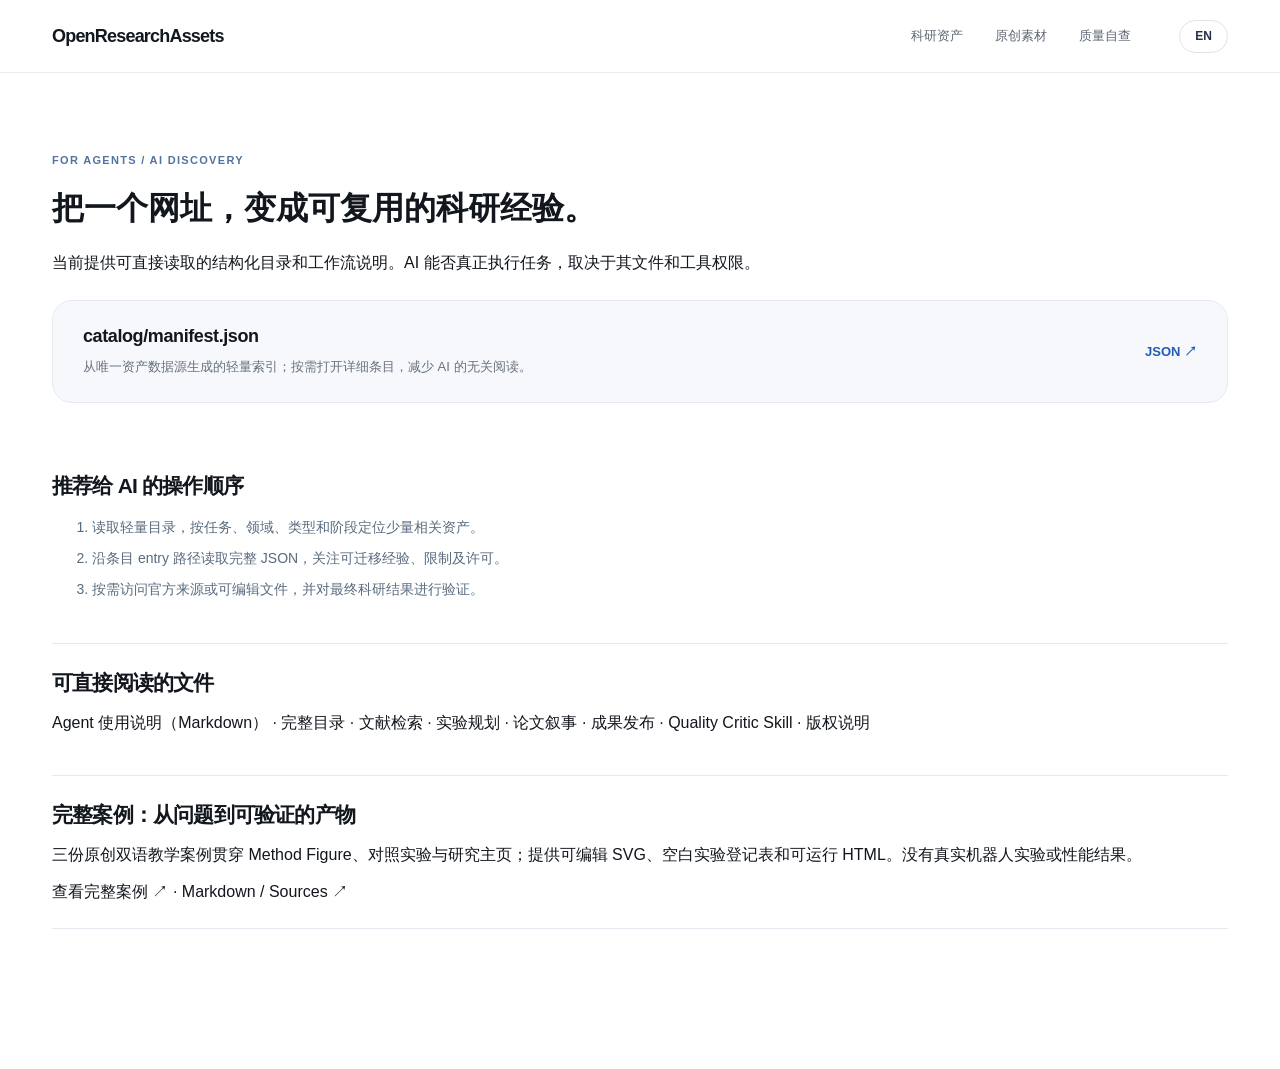
==== commit 8dea76e3: "docs(agents): expose worked examples without duplicating the canonical asset catalog" ====
--- a/for-agents/index.html
+++ b/for-agents/index.html
@@ -7,4 +7,6 @@
 <div class="ora-discover"><div><strong>catalog/manifest.json</strong><p data-i18n-zh='["从唯一资产数据源生成的轻量索引；按需打开详细条目，减少 AI 的无关阅读。"]' data-i18n-en='["A compact manifest generated from the canonical catalog. Fetch only relevant detailed JSON records."]'>唯一资产数据源；双语简介、领域、阶段、适用场景、许可与原始链接。</p></div><a href="../catalog/manifest.json">JSON ↗</a></div>
 <section class="ora-lesson"><h2 data-i18n-zh='["推荐给 AI 的操作顺序"]' data-i18n-en='["Suggested agent procedure"]'>推荐给 AI 的操作顺序</h2><ol><li data-i18n-zh='["读取轻量目录，按任务、领域、类型和阶段定位少量相关资产。"]' data-i18n-en='["Read the compact manifest and filter by task, domain, kind and stage."]'>根据当前任务，在目录中匹配科研阶段、领域、类型和使用条件。</li><li data-i18n-zh='["沿条目 entry 路径读取完整 JSON，关注可迁移经验、限制及许可。"]' data-i18n-en='["Load relevant entry JSON files and inspect lessons, limits and rights."]'>优先阅读最相关的少量资源，关注可迁移经验、注意事项和许可。</li><li data-i18n-zh='["按需访问官方来源或可编辑文件，并对最终科研结果进行验证。"]' data-i18n-en='["Open original sources or editable files as necessary and verify the outcome."]'>按需访问官方来源或可编辑文件，并对最终科研结果进行验证。</li></ol></section>
 <section class="ora-lesson"><h2 data-i18n-zh='["可直接阅读的文件"]' data-i18n-en='["Directly readable files"]'>可直接阅读的文件</h2><p><a href="README.md">Agent 使用说明（Markdown）</a> · <a href="../catalog/index.json">完整目录</a> · <a href="../workflows/literature-triage.md">文献检索</a> · <a href="../workflows/experiment-planning.md">实验规划</a> · <a href="../workflows/paper-evidence-story.md">论文叙事</a> · <a href="../workflows/research-release.md">成果发布</a> · <a href="../skills/quality-critic/SKILL.md">Quality Critic Skill</a> · <a href="../docs/ASSET_POLICY.md">版权说明</a></p></section>
+<section class="ora-lesson"><h2 data-i18n-zh='["完整案例：从问题到可验证的产物"]' data-i18n-en='["Worked examples: from question to verifiable artifact"]'>完整案例：从问题到可验证的产物</h2><p data-i18n-zh='["三份原创双语教学案例贯穿 Method Figure、对照实验与研究主页；提供可编辑 SVG、空白实验登记表和可运行 HTML。没有真实机器人实验或性能结果。"]' data-i18n-en='["Three original bilingual teaching cases connect an editable method figure, controlled evaluation protocol and runnable project-site template. No robot experiment or measured results are claimed."]'>三份原创双语教学案例贯穿 Method Figure、对照实验与研究主页；提供可编辑 SVG、空白实验登记表和可运行 HTML。没有真实机器人实验或性能结果。</p>
+<a href="../examples.html" data-i18n-zh='["查看完整案例 ↗"]' data-i18n-en='["Open worked examples ↗"]'>查看完整案例 ↗</a> · <a href="../examples/README.md">Markdown / Sources ↗</a></section>
 </main><script src="../js/i18n.js"></script><script src="../js/navigation.js"></script></body></html>
--- a/css/site.css
+++ b/css/site.css
@@ -40,3 +40,21 @@
   .nav-links .mobile-only{display:block;border-bottom:0;font-weight:700;color:var(--ink)}
 }
 @media(prefers-reduced-motion:reduce){.menu-icon span{transition:none}}
+
+
+/* A compact, task-oriented first-use route — no secondary hero or decorative cards. */
+.ora-start{margin:18px auto 40px;border-top:1px solid #dfe5ed;border-bottom:1px solid #dfe5ed;padding-top:19px;padding-bottom:24px}
+.ora-start-heading{display:flex;align-items:baseline;gap:22px;margin-bottom:17px}
+.ora-start-heading .section-index{margin:0;font-size:11px;letter-spacing:.12em;white-space:nowrap;color:#687483}
+.ora-start-heading h2{margin:0;font-size:18px;line-height:1.5;font-weight:650;letter-spacing:-.02em;color:#17212b}
+.ora-start-grid{display:grid;grid-template-columns:repeat(3,minmax(0,1fr));gap:0}
+.ora-start-path{display:flex;flex-direction:column;align-items:flex-start;gap:8px;min-width:0;padding:9px 22px 6px;color:#17212b;text-decoration:none;border-left:1px solid #dfe5ed;transition:background-color .2s ease}
+.ora-start-path:first-child{padding-left:0;border-left:0}
+.ora-start-path:hover,.ora-start-path:focus-visible{background:#f6f8fb}
+.ora-start-number{font-size:12px;font-variant-numeric:tabular-nums;letter-spacing:.06em;color:#738194}
+.ora-start-path strong{font-size:16px;line-height:1.45;font-weight:650}
+.ora-start-desc{font-size:13px;line-height:1.75;color:#586273}
+.ora-start-link{margin-top:auto;padding-top:3px;font-size:13px;font-weight:600;color:#2c5db2}
+.ora-start-path:focus-visible{outline:2px solid #2c5db2;outline-offset:3px;border-radius:5px}
+.ora-start--contribute{margin-top:3px;margin-bottom:38px}
+@media(max-width:700px){.ora-start{padding-top:17px;padding-bottom:14px;margin-bottom:27px}.ora-start-heading{display:block;margin-bottom:12px}.ora-start-heading h2{margin-top:5px;font-size:17px}.ora-start-grid{grid-template-columns:1fr}.ora-start-path,.ora-start-path:first-child{padding:12px 2px 14px;border-left:0;border-top:1px solid #e5e9f0;gap:5px}.ora-start-desc{font-size:13px}.ora-start-link{margin-top:0}}
--- a/css/catalog.css
+++ b/css/catalog.css
@@ -14,12 +14,9 @@
 .ora-resource-card:hover{box-shadow:0 15px 45px rgba(25,43,68,.08);transform:translateY(-2px)}
 .ora-resource-visual{display:block;text-decoration:none}.ora-preview{height:180px;position:relative;background:linear-gradient(145deg,#f2f5f9,#e7ecf4);display:flex;align-items:center;justify-content:center;overflow:hidden}
 .ora-preview-caption{position:absolute;bottom:10px;right:12px;font-size:9px;letter-spacing:.03em;color:#62768e;background:rgba(255,255,255,.85);border:1px solid #e5eaf0;border-radius:5px;padding:5px 8px}
-.ora-pair{width:82%;display:flex;gap:13px;align-items:center}.ora-pair div{flex:1;aspect-ratio:1.4;background:#d6e0ee;border:1px solid #b7c6da;border-radius:10px;position:relative;overflow:hidden}.ora-pair div:last-child{background:#b5d3da}.ora-pair div i{display:block;width:48%;height:55%;background:#829ab5;border-radius:28% 40% 35% 30%;transform:rotate(-24deg);position:absolute;left:27%;top:17%}.ora-pair div:last-child i{background:#3e8795}.ora-pair div span{font-weight:760;letter-spacing:.1em;font-size:10px;color:#344d69;position:absolute;bottom:8px;left:10px}.ora-pair b{color:#57728f;font-size:26px}
-.ora-benchmark{background:#e9eff7}.ora-matrix{width:76%;height:120px;display:grid;grid-template-columns:repeat(3,1fr);grid-template-rows:24px repeat(3,1fr);gap:7px}.ora-matrix span{font-size:9px;font-weight:800;letter-spacing:.13em;color:#506482}.ora-matrix span:first-child{grid-column:1/3}.ora-matrix i{background:#aac0d8;border-radius:5px;box-shadow:inset 0 -8px 0 #789db9}.ora-matrix i:nth-child(odd){background:#cbd7e6;box-shadow:inset 0 -8px 0 #8ea7c7}
-.ora-editorial{width:77%;height:140px;display:flex;flex-direction:column;justify-content:center}.ora-editorial>span{letter-spacing:.22em;font-size:8px;color:#697489;font-weight:750}.ora-editorial strong{margin-top:10px;font-size:clamp(23px,2.9vw,38px);line-height:1.03;font-weight:800;letter-spacing:-1.5px;color:#1a2330}.ora-editorial i{width:90px;background:#3d6cb7;height:3px;margin-top:15px}.ora-gallery-lines{width:77%;display:grid;grid-template-columns:repeat(3,1fr);gap:9px;height:95px}.ora-gallery-lines i{background:#c3d3e9;border:1px solid #aec2d9;border-radius:9px}.ora-gallery-lines i:nth-child(2){background:#9eb8dd}.ora-steps{width:80%;display:flex;align-items:center;gap:10px}.ora-steps i{height:65px;flex:1;border-radius:9px;background:#b3c6dd;border:1px solid #95abc7}.ora-steps b{color:#607f9b}
 .ora-template img{width:100%;height:100%;object-fit:contain;padding:12px}
 .ora-resource-content{padding:21px 22px 23px;display:flex;flex-direction:column;flex:1}.ora-resource-kicker{color:#5b718a;font-size:10px;letter-spacing:.08em;font-weight:800}.ora-resource-content h3{font-size:19px;letter-spacing:-.5px;margin:11px 0 9px}.ora-resource-content h3 a{color:#1b2534;text-decoration:none}.ora-resource-content>p{font-size:13px;color:#677384;line-height:1.7;margin:0 0 15px;flex:1}.ora-tag-row{display:flex;gap:6px;flex-wrap:wrap;margin-bottom:18px}.ora-tag-row span{background:#f2f5f9;color:#53657b;font-size:10px;border-radius:6px;padding:5px 8px}.ora-resource-actions{padding-top:14px;border-top:1px solid #e6ebf2;display:flex;align-items:center;justify-content:space-between;flex-wrap:wrap;gap:8px}.ora-resource-actions a{font-size:11px;font-weight:720;color:#295d9f;text-decoration:none}.ora-resource-actions a:last-child{color:#6a7789}
-.ora-detail{padding-top:70px;padding-bottom:140px}.ora-detail-heading{max-width:900px;padding-bottom:32px}.ora-detail-heading h1{font-size:clamp(43px,5.5vw,72px);letter-spacing:-3px;line-height:1.1;margin:10px 0 20px}.ora-detail-heading>p:last-child{color:#657286;line-height:1.75;font-size:17px}.ora-eyebrow{font-size:11px;letter-spacing:.12em;text-transform:uppercase;color:#51739f;font-weight:760}.ora-detail-grid{display:grid;grid-template-columns:minmax(0,1fr) 300px;gap:38px;align-items:start}.ora-detail-preview .ora-preview{height:300px;border-radius:16px}.ora-detail-preview .ora-editorial{height:230px}.ora-lesson{padding:32px 0;border-bottom:1px solid #e5eaf1}.ora-lesson h2{font-size:23px;letter-spacing:-.8px;margin:0 0 16px}.ora-lesson li{font-size:15px;line-height:1.8;color:#596b7e;margin:7px 0}.ora-detail-sidebar{position:sticky;top:100px;background:#f7f9fc;border:1px solid #e6ebf1;border-radius:14px;padding:24px}.ora-detail-sidebar h2{margin:0 0 20px;font-size:18px}.ora-detail-sidebar dl{margin:0}.ora-detail-sidebar dt{font-size:11px;font-weight:800;color:#758299;margin:18px 0 5px}.ora-detail-sidebar dd{font-size:13px;color:#33465c;line-height:1.6;margin:0}.ora-detail-links{display:flex;flex-direction:column;gap:12px;margin:24px 0}.ora-detail-links a{font-size:13px;font-weight:700;color:#285b9c}.ora-detail-sidebar button{width:100%;border:0;border-radius:9px;background:#18375d;color:white;padding:13px;cursor:pointer;font-weight:650;font-size:12px}.ora-related{margin-top:22px;padding-top:20px;border-top:1px solid #dbe4ed}.ora-related h3{font-size:13px}.ora-related a{font-size:13px;color:#285b9c}
+.ora-detail{padding-top:70px;padding-bottom:140px}.ora-detail-heading{max-width:900px;padding-bottom:32px}.ora-detail-heading h1{font-size:clamp(43px,5.5vw,72px);letter-spacing:-3px;line-height:1.1;margin:10px 0 20px}.ora-detail-heading>p:last-child{color:#657286;line-height:1.75;font-size:17px}.ora-eyebrow{font-size:11px;letter-spacing:.12em;text-transform:uppercase;color:#51739f;font-weight:760}.ora-detail-grid{display:grid;grid-template-columns:minmax(0,1fr) 300px;gap:38px;align-items:start}.ora-detail-preview .ora-preview{height:300px;border-radius:16px}.ora-lesson{padding:32px 0;border-bottom:1px solid #e5eaf1}.ora-lesson h2{font-size:23px;letter-spacing:-.8px;margin:0 0 16px}.ora-lesson li{font-size:15px;line-height:1.8;color:#596b7e;margin:7px 0}.ora-detail-sidebar{position:sticky;top:100px;background:#f7f9fc;border:1px solid #e6ebf1;border-radius:14px;padding:24px}.ora-detail-sidebar h2{margin:0 0 20px;font-size:18px}.ora-detail-sidebar dl{margin:0}.ora-detail-sidebar dt{font-size:11px;font-weight:800;color:#758299;margin:18px 0 5px}.ora-detail-sidebar dd{font-size:13px;color:#33465c;line-height:1.6;margin:0}.ora-detail-links{display:flex;flex-direction:column;gap:12px;margin:24px 0}.ora-detail-links a{font-size:13px;font-weight:700;color:#285b9c}.ora-detail-sidebar button{width:100%;border:0;border-radius:9px;background:#18375d;color:white;padding:13px;cursor:pointer;font-weight:650;font-size:12px}.ora-related{margin-top:22px;padding-top:20px;border-top:1px solid #dbe4ed}.ora-related h3{font-size:13px}.ora-related a{font-size:13px;color:#285b9c}
 @media(max-width:1080px){.ora-resource-grid{grid-template-columns:repeat(2,minmax(0,1fr))}}
 @media(max-width:720px){.ora-discover{flex-direction:column;align-items:flex-start;padding:21px}.ora-facets{grid-template-columns:1fr}.ora-resource-grid{grid-template-columns:1fr}.ora-search-row{flex-wrap:wrap}.ora-search-row #facet-reset{width:100%}.ora-detail{padding-top:50px}.ora-detail-grid{grid-template-columns:1fr}.ora-detail-sidebar{position:static}.ora-detail-preview .ora-preview{height:230px}}
 
@@ -28,3 +25,117 @@
 /* Dedicated full-width task search and compact asset section rhythm */
 .ora-catalog-search{display:flex;width:100%;max-width:none;min-height:52px;border-radius:12px;padding:10px 18px}.ora-catalog-search input{flex:1;min-width:0;font-size:15px}.ora-search-row>a{font-size:13px;font-weight:700;color:#2c5db2}.ora-discover + #references{padding-top:50px}
 @media(max-width:720px){.ora-catalog-search input{font-size:14px}.ora-search-row>a{font-size:12px}}
+
+/* Distinct editorial thumbnails: one per project figure/site, all authored and labeled. */
+.ora-preview.ora-curated {background:#edf2f8}
+.ora-curated img{width:100%;height:100%;object-fit:cover;display:block}
+.ora-curated-mark{position:absolute;right:10px;bottom:10px;padding:6px 10px;border:1px solid rgba(184,196,209,.7);background:rgba(255,255,255,.92);backdrop-filter:blur(5px);border-radius:6px;font-size:9px;line-height:1.2;letter-spacing:.04em;font-weight:760;color:#39516b}
+.ora-resource-card:has(.ora-curated){border-color:#d9e1ec}
+.ora-resource-card:has(.ora-curated) .ora-resource-kicker{color:#386699}
+.ora-detail-preview .ora-curated img{object-fit:contain;background:#f7f9fc}
+.ora-detail-preview .ora-curated{height:auto;min-height:280px;aspect-ratio:5/3}
+.ora-disclosure{font-size:12px;line-height:1.65;color:#79869a;padding:9px 0 14px;margin:0}
+.ora-case-study{margin:19px 0 24px;border:1px solid #e4eaf2;border-radius:15px;overflow:hidden;background:#fff}
+.ora-case-intro{background:#f5f8fc;padding:26px 29px}
+.ora-case-intro span{font-size:10px;font-weight:800;letter-spacing:.15em;color:#5074a0}
+.ora-case-intro h2{font-size:24px;letter-spacing:-.6px;margin:10px 0 13px}
+.ora-case-intro p{font-size:14px;line-height:1.8;color:#55667b;margin:0}
+.ora-study-grid{display:grid;grid-template-columns:1fr 1fr;border-top:1px solid #e5eaf1}
+.ora-study-grid section{padding:22px 26px}
+.ora-study-grid section+section{border-left:1px solid #e5eaf1}
+.ora-study-grid h3,.ora-case-check h3{font-size:15px;letter-spacing:-.25px;margin:0 0 12px;color:#203247}
+.ora-study-grid ul,.ora-case-check ul{padding-left:18px;margin:0}
+.ora-study-grid li,.ora-case-check li{font-size:12px;color:#68788a;line-height:1.8;margin:0 0 8px}
+.ora-case-check{border-top:1px solid #e5eaf1;padding:20px 26px;background:#fcfdff}
+.ora-empty{background:#eef1f6;color:#728092;font-size:12px}
+@media(max-width:720px){.ora-study-grid{grid-template-columns:1fr}.ora-study-grid section+section{border-left:0;border-top:1px solid #e5eaf1}.ora-detail-preview .ora-curated{min-height:160px}.ora-case-intro{padding:19px}.ora-study-grid section,.ora-case-check{padding:18px}}
+
+
+/* Unified preview contract: one 5:3 image plane, truthful type-specific content. */
+.ora-resource-visual{overflow:hidden}
+.ora-resource-card .ora-preview{height:auto;aspect-ratio:5/3}
+.ora-preview.ora-curated img{object-fit:contain;background:#f5f8fb}
+.ora-template img{object-fit:contain;padding:17px;background:#eff4f9}
+.ora-resource-content h3{line-height:1.3;overflow-wrap:anywhere}
+.ora-resource-content>p{display:-webkit-box;-webkit-box-orient:vertical;-webkit-line-clamp:3;line-clamp:3;overflow:hidden;min-height:3.9em}
+.ora-resource-card:focus-within{outline:2px solid #2862a5;outline-offset:3px}
+.ora-preview.ora-directory{background:#eaf0f8}
+.ora-preview.ora-workflow-preview{background:#edf2f7}
+.ora-preview.ora-skill-preview{background:#e7f1f0}
+.ora-cover-panel{position:relative;width:83%;height:82%;border:1px solid #d5e0ea;border-radius:13px;background:#fff;padding:13px 15px;box-shadow:0 8px 24px rgba(24,56,91,.045);display:flex;flex-direction:column;gap:8px;overflow:hidden}
+.ora-cover-eyebrow{font-size:9px;letter-spacing:.12em;color:#66809c;font-weight:800;line-height:1.3}
+.ora-cover-heading{font-size:clamp(13px,1.35vw,19px);line-height:1.22;color:#1e3550;font-weight:780;letter-spacing:-.35px;display:-webkit-box;-webkit-box-orient:vertical;-webkit-line-clamp:2;line-clamp:2;overflow:hidden;overflow-wrap:anywhere}
+.ora-directory-hits,.ora-cover-steps{display:flex;flex-direction:column;gap:5px;margin-top:auto}
+.ora-hit,.ora-cover-step{display:flex;align-items:center;gap:8px;min-width:0}
+.ora-hit b,.ora-cover-step b{font-size:10px;color:#396b92;flex:0 0 19px}
+.ora-hit span,.ora-cover-step span{color:#61758d;font-size:10px;line-height:1.4;display:block;overflow:hidden;text-overflow:ellipsis;white-space:nowrap;min-width:0;flex:1}
+.ora-hit i{flex:0 0 24px;height:3px;background:#c0d4e7;border-radius:2px}
+.ora-cover-step b{color:#367e86}
+.ora-skill-preview .ora-cover-panel{border-color:#b9d9d4}
+.ora-skill-preview .ora-cover-eyebrow,.ora-skill-preview .ora-cover-step b{color:#277a74}
+.ora-detail-preview .ora-preview{height:auto;aspect-ratio:5/3;min-height:0}
+.ora-detail-preview .ora-template img{padding:18px}
+.ora-detail-preview .ora-cover-panel{width:80%;height:78%;padding:20px 25px;gap:12px}
+.ora-detail-preview .ora-cover-eyebrow{font-size:12px}
+.ora-detail-preview .ora-cover-heading{font-size:clamp(20px,2.1vw,28px)}
+.ora-detail-preview .ora-hit span,.ora-detail-preview .ora-cover-step span{font-size:13px}
+.ora-detail-preview .ora-hit b,.ora-detail-preview .ora-cover-step b{font-size:13px;flex-basis:25px}
+.ora-detail-preview .ora-curated-mark{bottom:12px;right:12px}
+.ora-lesson{padding:25px 0}
+.ora-lesson h2{font-size:21px}
+.ora-lesson li{font-size:14px;line-height:1.7}
+.ora-case-study{margin:18px 0 24px}
+.ora-resource-card .ora-curated-mark{max-width:90%;text-align:right}
+@media(max-width:1080px){.ora-cover-heading{font-size:18px}}
+@media(max-width:720px){
+  .ora-detail-heading h1{font-size:clamp(33px,9vw,48px);letter-spacing:-1.6px;overflow-wrap:anywhere}
+  .ora-detail-heading>p:last-child{font-size:15px}
+  .ora-resource-grid{gap:16px}
+  .ora-resource-content{padding:18px}
+  .ora-resource-content h3{font-size:18px}
+  .ora-cover-panel{padding:16px 20px}
+  .ora-cover-heading{font-size:clamp(17px,4vw,22px)}
+  .ora-detail-preview .ora-cover-panel{width:86%;padding:11px 12px;gap:5px}
+  .ora-detail-preview .ora-cover-eyebrow{font-size:9px}
+  .ora-detail-preview .ora-cover-heading{font-size:clamp(13px,4vw,18px)}
+  .ora-detail-preview .ora-hit span,.ora-detail-preview .ora-cover-step span{font-size:10px}
+  .ora-detail-preview .ora-hit b,.ora-detail-preview .ora-cover-step b{font-size:10px;flex-basis:18px}
+  .ora-detail{padding-top:38px;padding-bottom:78px}
+  .ora-disclosure{padding-bottom:5px}
+  .ora-case-intro h2{font-size:21px}
+  .ora-lesson h2{font-size:20px}
+}
+
+/* Licensed third-party figures must look unlike authored analysis cards. */
+.ora-preview.ora-official{background:#ffffff;border-bottom:1px solid #dee7f0}
+.ora-official img{display:block;width:100%;height:100%;object-fit:contain;object-position:center;background:#fff;padding:12px}
+.ora-official .ora-curated-mark{background:#fff;border-color:#b6cbd7;color:#244c74}
+.ora-detail-preview .ora-official img{padding:8px}
+.ora-detail-sidebar dd{overflow-wrap:anywhere}
+@media(max-width:720px){.ora-official img{padding:5px}.ora-detail-preview .ora-official img{padding:4px}}
+
+/* Clear, understated rights and removal channel in catalog and asset details. */
+.ora-rights-notice{display:flex;align-items:center;justify-content:space-between;gap:24px;padding:18px 20px;margin:18px 0 0;border-top:1px solid #dfe6ee;border-bottom:1px solid #dfe6ee;background:#f9fbfd}
+.ora-rights-notice p{font-size:12px;line-height:1.75;color:#5c6b7c;margin:0;max-width:840px}
+.ora-rights-notice a,.ora-detail-rights a{font-size:12px;color:#245ba2;font-weight:700;text-decoration:underline;text-underline-offset:3px;white-space:nowrap}
+.ora-rights-footer{font-size:12px}
+.ora-detail-rights{padding:18px 0;margin-top:20px;border-top:1px solid #e0e7ef}
+.ora-detail-rights p{margin:0 0 10px;font-size:12px;color:#66788d;line-height:1.7}
+@media(max-width:720px){.ora-rights-notice{display:block;padding:16px;margin-top:15px}.ora-rights-notice a{display:inline-block;margin-top:9px;white-space:normal}}
+
+/* Authentic source preview and visible failure handling */
+.ora-preview.ora-external{background:#fff;border-bottom:1px solid #e3e9ef}
+.ora-external img,.ora-official img{width:100%;height:100%;object-fit:contain;background:#fff;display:block;padding:8px}
+.ora-image-fallback{display:none;color:#64788c;font-size:12px;line-height:1.5;text-align:center;padding:24px}
+.ora-image-error img{display:none}
+.ora-image-error .ora-image-fallback{display:block}
+.ora-analysis-link{margin:9px 0 0;font-size:12px}.ora-analysis-link a{color:#35658d}
+
+/* Six source-verified original paper figures and project homepage snapshots. */
+.ora-preview.ora-verified{background:#fff;border-bottom:1px solid #e4eaf2}
+.ora-verified img{display:block;width:100%;height:100%;background:#fff;object-fit:contain;padding:7px}
+.ora-site-capture img{object-fit:cover;padding:0;object-position:top center}
+.ora-paper-fig .ora-curated-mark,.ora-site-capture .ora-curated-mark{border-color:#c5d6e6;color:#284e78;background:rgba(255,255,255,.96)}
+.ora-detail-preview .ora-verified img{padding:7px}
+.ora-detail-preview .ora-site-capture img{padding:0}
+@media(max-width:720px){.ora-verified img{padding:3px}.ora-site-capture img{padding:0}}
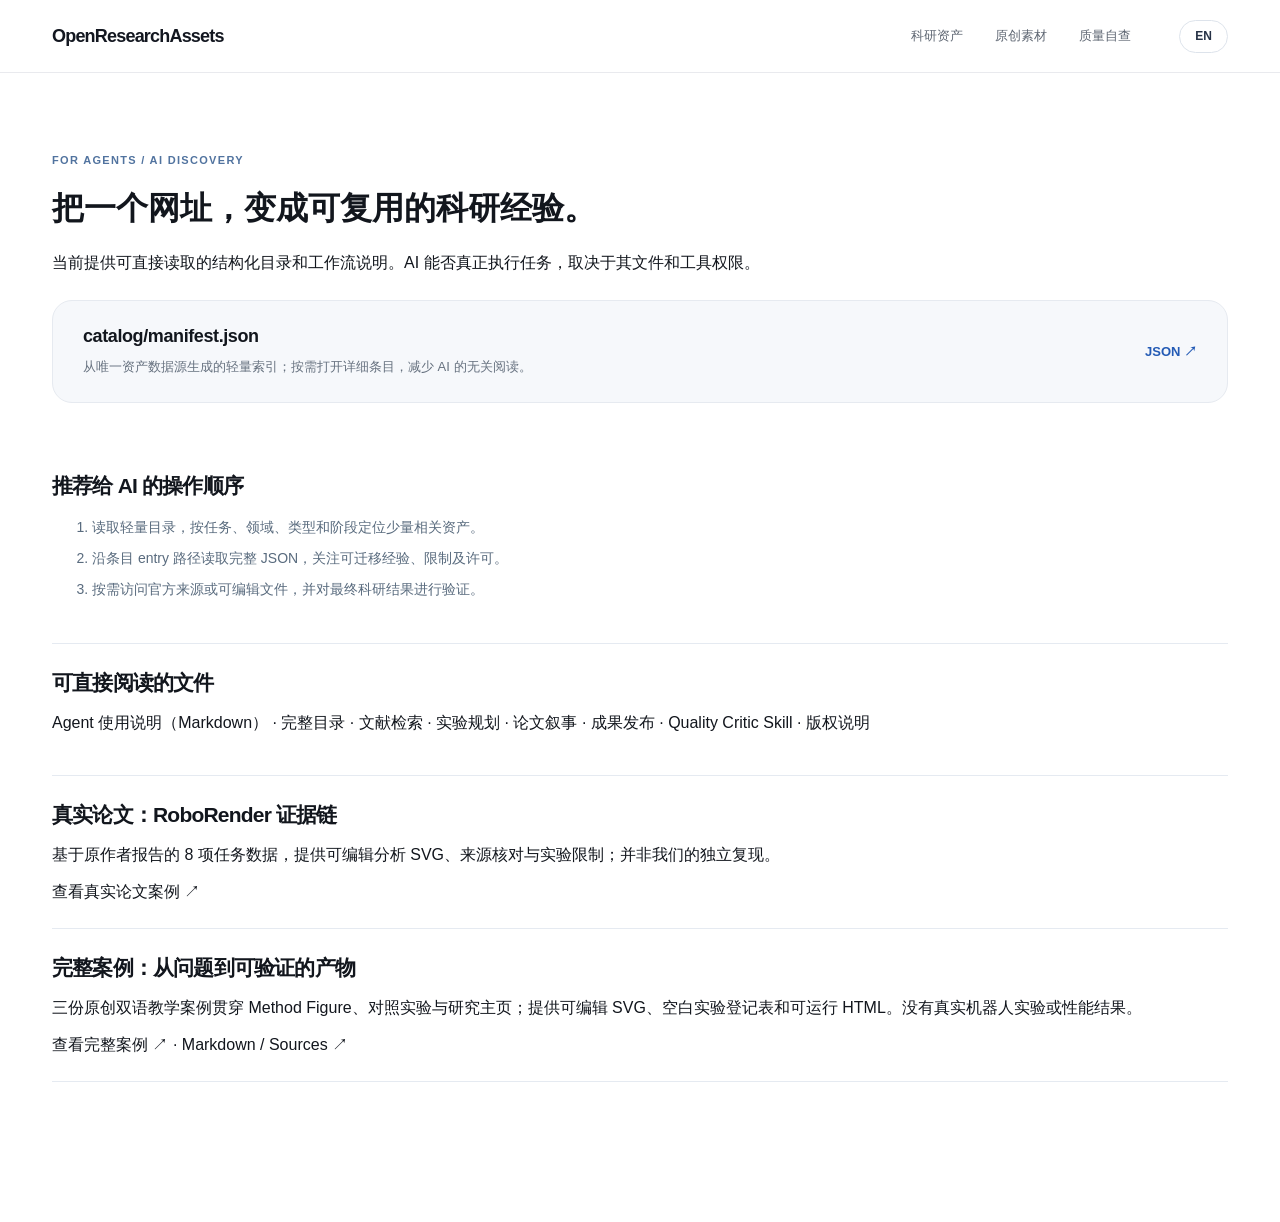
==== commit 8c65eb99: "docs: document real-paper source boundaries and make evidence available to agents" ====
--- a/for-agents/index.html
+++ b/for-agents/index.html
@@ -7,6 +7,7 @@
 <div class="ora-discover"><div><strong>catalog/manifest.json</strong><p data-i18n-zh='["从唯一资产数据源生成的轻量索引；按需打开详细条目，减少 AI 的无关阅读。"]' data-i18n-en='["A compact manifest generated from the canonical catalog. Fetch only relevant detailed JSON records."]'>唯一资产数据源；双语简介、领域、阶段、适用场景、许可与原始链接。</p></div><a href="../catalog/manifest.json">JSON ↗</a></div>
 <section class="ora-lesson"><h2 data-i18n-zh='["推荐给 AI 的操作顺序"]' data-i18n-en='["Suggested agent procedure"]'>推荐给 AI 的操作顺序</h2><ol><li data-i18n-zh='["读取轻量目录，按任务、领域、类型和阶段定位少量相关资产。"]' data-i18n-en='["Read the compact manifest and filter by task, domain, kind and stage."]'>根据当前任务，在目录中匹配科研阶段、领域、类型和使用条件。</li><li data-i18n-zh='["沿条目 entry 路径读取完整 JSON，关注可迁移经验、限制及许可。"]' data-i18n-en='["Load relevant entry JSON files and inspect lessons, limits and rights."]'>优先阅读最相关的少量资源，关注可迁移经验、注意事项和许可。</li><li data-i18n-zh='["按需访问官方来源或可编辑文件，并对最终科研结果进行验证。"]' data-i18n-en='["Open original sources or editable files as necessary and verify the outcome."]'>按需访问官方来源或可编辑文件，并对最终科研结果进行验证。</li></ol></section>
 <section class="ora-lesson"><h2 data-i18n-zh='["可直接阅读的文件"]' data-i18n-en='["Directly readable files"]'>可直接阅读的文件</h2><p><a href="README.md">Agent 使用说明（Markdown）</a> · <a href="../catalog/index.json">完整目录</a> · <a href="../workflows/literature-triage.md">文献检索</a> · <a href="../workflows/experiment-planning.md">实验规划</a> · <a href="../workflows/paper-evidence-story.md">论文叙事</a> · <a href="../workflows/research-release.md">成果发布</a> · <a href="../skills/quality-critic/SKILL.md">Quality Critic Skill</a> · <a href="../docs/ASSET_POLICY.md">版权说明</a></p></section>
+<section class="ora-lesson"><h2 data-i18n-zh='["真实论文：RoboRender 证据链"]' data-i18n-en='["Real-paper case: RoboRender evidence chain"]'>真实论文：RoboRender 证据链</h2><p data-i18n-zh='["基于原作者报告的 8 项任务数据，提供可编辑分析 SVG、来源核对与实验限制；并非我们的独立复现。"]' data-i18n-en='["Source-traceable eight-task author-reported results, editable SVG analysis and limitations, not our independent replication."]'>基于原作者报告的 8 项任务数据，提供可编辑分析 SVG、来源核对与实验限制；并非我们的独立复现。</p><a href="../examples/roborender.html" data-i18n-zh='["查看真实论文案例 ↗"]' data-i18n-en='["Read source-grounded case ↗"]'>查看真实论文案例 ↗</a></section>
 <section class="ora-lesson"><h2 data-i18n-zh='["完整案例：从问题到可验证的产物"]' data-i18n-en='["Worked examples: from question to verifiable artifact"]'>完整案例：从问题到可验证的产物</h2><p data-i18n-zh='["三份原创双语教学案例贯穿 Method Figure、对照实验与研究主页；提供可编辑 SVG、空白实验登记表和可运行 HTML。没有真实机器人实验或性能结果。"]' data-i18n-en='["Three original bilingual teaching cases connect an editable method figure, controlled evaluation protocol and runnable project-site template. No robot experiment or measured results are claimed."]'>三份原创双语教学案例贯穿 Method Figure、对照实验与研究主页；提供可编辑 SVG、空白实验登记表和可运行 HTML。没有真实机器人实验或性能结果。</p>
 <a href="../examples.html" data-i18n-zh='["查看完整案例 ↗"]' data-i18n-en='["Open worked examples ↗"]'>查看完整案例 ↗</a> · <a href="../examples/README.md">Markdown / Sources ↗</a></section>
 </main><script src="../js/i18n.js"></script><script src="../js/navigation.js"></script></body></html>
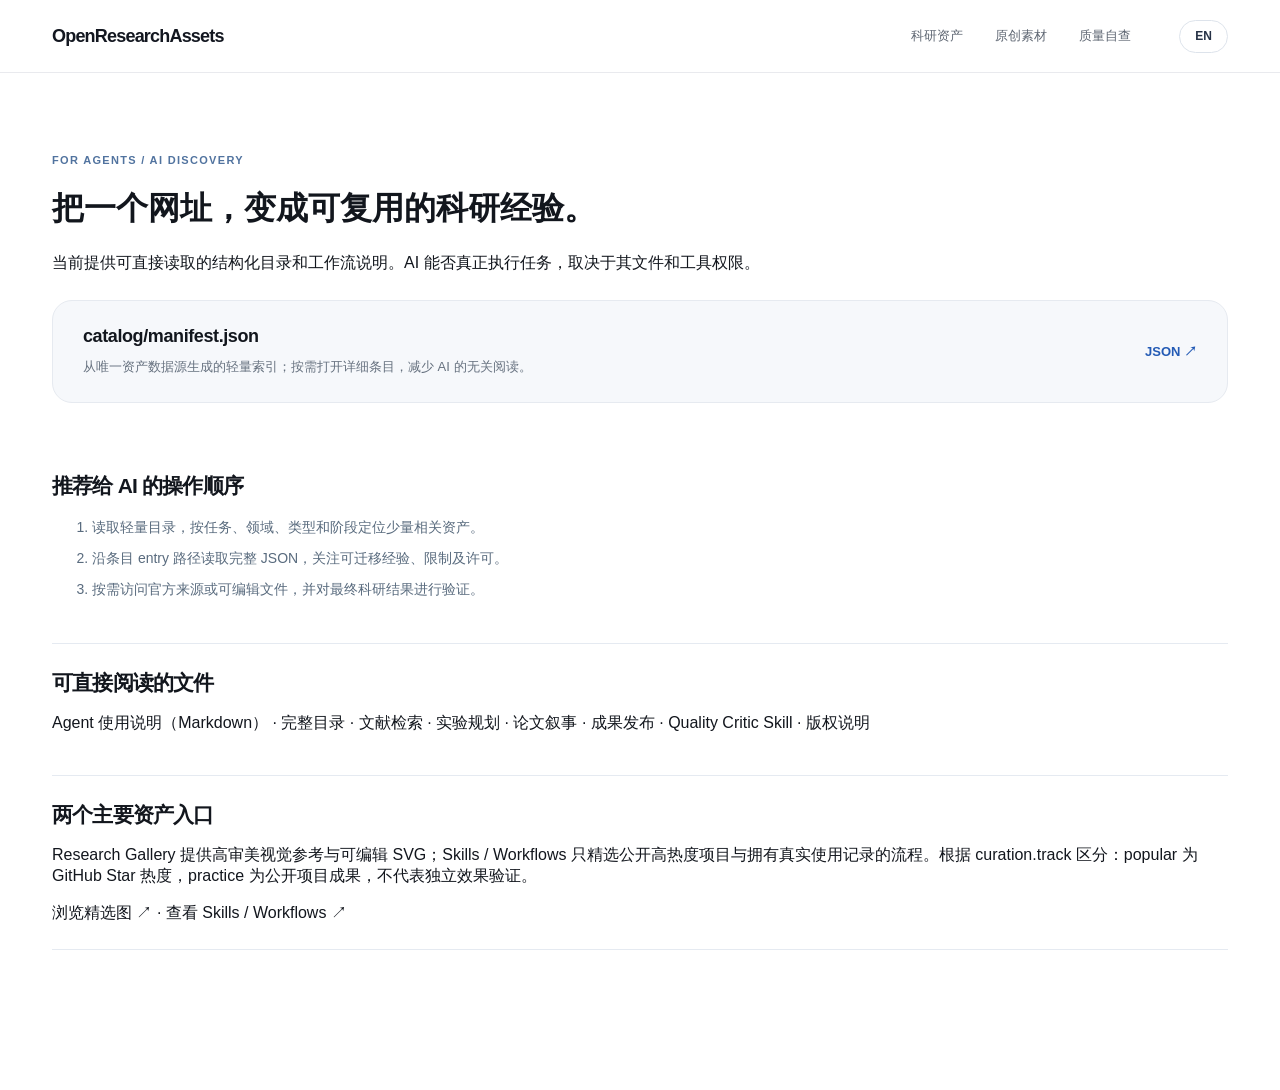
==== commit 5ff4d5e3: "docs(agents): prioritize visual Gallery and evidence-labeled Skills over paper analysis" ====
--- a/for-agents/index.html
+++ b/for-agents/index.html
@@ -7,7 +7,7 @@
 <div class="ora-discover"><div><strong>catalog/manifest.json</strong><p data-i18n-zh='["从唯一资产数据源生成的轻量索引；按需打开详细条目，减少 AI 的无关阅读。"]' data-i18n-en='["A compact manifest generated from the canonical catalog. Fetch only relevant detailed JSON records."]'>唯一资产数据源；双语简介、领域、阶段、适用场景、许可与原始链接。</p></div><a href="../catalog/manifest.json">JSON ↗</a></div>
 <section class="ora-lesson"><h2 data-i18n-zh='["推荐给 AI 的操作顺序"]' data-i18n-en='["Suggested agent procedure"]'>推荐给 AI 的操作顺序</h2><ol><li data-i18n-zh='["读取轻量目录，按任务、领域、类型和阶段定位少量相关资产。"]' data-i18n-en='["Read the compact manifest and filter by task, domain, kind and stage."]'>根据当前任务，在目录中匹配科研阶段、领域、类型和使用条件。</li><li data-i18n-zh='["沿条目 entry 路径读取完整 JSON，关注可迁移经验、限制及许可。"]' data-i18n-en='["Load relevant entry JSON files and inspect lessons, limits and rights."]'>优先阅读最相关的少量资源，关注可迁移经验、注意事项和许可。</li><li data-i18n-zh='["按需访问官方来源或可编辑文件，并对最终科研结果进行验证。"]' data-i18n-en='["Open original sources or editable files as necessary and verify the outcome."]'>按需访问官方来源或可编辑文件，并对最终科研结果进行验证。</li></ol></section>
 <section class="ora-lesson"><h2 data-i18n-zh='["可直接阅读的文件"]' data-i18n-en='["Directly readable files"]'>可直接阅读的文件</h2><p><a href="README.md">Agent 使用说明（Markdown）</a> · <a href="../catalog/index.json">完整目录</a> · <a href="../workflows/literature-triage.md">文献检索</a> · <a href="../workflows/experiment-planning.md">实验规划</a> · <a href="../workflows/paper-evidence-story.md">论文叙事</a> · <a href="../workflows/research-release.md">成果发布</a> · <a href="../skills/quality-critic/SKILL.md">Quality Critic Skill</a> · <a href="../docs/ASSET_POLICY.md">版权说明</a></p></section>
-<section class="ora-lesson"><h2 data-i18n-zh='["真实论文：RoboRender 证据链"]' data-i18n-en='["Real-paper case: RoboRender evidence chain"]'>真实论文：RoboRender 证据链</h2><p data-i18n-zh='["基于原作者报告的 8 项任务数据，提供可编辑分析 SVG、来源核对与实验限制；并非我们的独立复现。"]' data-i18n-en='["Source-traceable eight-task author-reported results, editable SVG analysis and limitations, not our independent replication."]'>基于原作者报告的 8 项任务数据，提供可编辑分析 SVG、来源核对与实验限制；并非我们的独立复现。</p><a href="../examples/roborender.html" data-i18n-zh='["查看真实论文案例 ↗"]' data-i18n-en='["Read source-grounded case ↗"]'>查看真实论文案例 ↗</a></section>
-<section class="ora-lesson"><h2 data-i18n-zh='["完整案例：从问题到可验证的产物"]' data-i18n-en='["Worked examples: from question to verifiable artifact"]'>完整案例：从问题到可验证的产物</h2><p data-i18n-zh='["三份原创双语教学案例贯穿 Method Figure、对照实验与研究主页；提供可编辑 SVG、空白实验登记表和可运行 HTML。没有真实机器人实验或性能结果。"]' data-i18n-en='["Three original bilingual teaching cases connect an editable method figure, controlled evaluation protocol and runnable project-site template. No robot experiment or measured results are claimed."]'>三份原创双语教学案例贯穿 Method Figure、对照实验与研究主页；提供可编辑 SVG、空白实验登记表和可运行 HTML。没有真实机器人实验或性能结果。</p>
-<a href="../examples.html" data-i18n-zh='["查看完整案例 ↗"]' data-i18n-en='["Open worked examples ↗"]'>查看完整案例 ↗</a> · <a href="../examples/README.md">Markdown / Sources ↗</a></section>
+<section class="ora-lesson"><h2 data-i18n-zh='["两个主要资产入口"]' data-i18n-en='["Two principal collections"]'>两个主要资产入口</h2>
+<p data-i18n-zh='["Research Gallery 提供高审美视觉参考与可编辑 SVG；Skills / Workflows 只精选公开高热度项目与拥有真实使用记录的流程。根据 curation.track 区分：popular 为 GitHub Star 热度，practice 为公开项目成果，不代表独立效果验证。"]' data-i18n-en='["Research Gallery contains outstanding visual references and editable SVGs. Skills / Workflows distinguish sourced GitHub popularity from workflows evidenced by project artifacts. Neither stars nor internal usage alone validates effectiveness."]'>Research Gallery 提供高审美视觉参考与可编辑 SVG；Skills / Workflows 只精选公开高热度项目与拥有真实使用记录的流程。根据 curation.track 区分：popular 为 GitHub Star 热度，practice 为公开项目成果，不代表独立效果验证。</p>
+<a href="../index.html#gallery" data-i18n-zh='["浏览精选图 ↗"]' data-i18n-en='["Browse Gallery ↗"]'>浏览精选图 ↗</a> · <a href="../index.html#skills" data-i18n-zh='["查看 Skills / Workflows ↗"]' data-i18n-en='["Explore curated skills ↗"]'>查看 Skills / Workflows ↗</a></section>
 </main><script src="../js/i18n.js"></script><script src="../js/navigation.js"></script></body></html>
--- a/css/catalog.css
+++ b/css/catalog.css
@@ -139,3 +139,47 @@
 .ora-detail-preview .ora-verified img{padding:7px}
 .ora-detail-preview .ora-site-capture img{padding:0}
 @media(max-width:720px){.ora-verified img{padding:3px}.ora-site-capture img{padding:0}}
+
+
+/* Two core collections: gallery first, selected and evidenced skills second. */
+.ora-hash-anchor{display:block;position:relative;top:-90px;visibility:hidden}
+.ora-main-paths{display:grid;grid-template-columns:repeat(2,minmax(0,1fr));gap:1px;background:#dce6ef;border-top:1px solid #dce6ef;border-bottom:1px solid #dce6ef;margin-top:15px;margin-bottom:20px}
+.ora-main-path{position:relative;min-height:147px;padding:25px 35px;background:#fff;text-decoration:none;display:flex;flex-direction:column;gap:9px;transition:background-color .2s}
+.ora-main-path:hover,.ora-main-path:focus-visible{background:#f6f9fc}
+.ora-path-num{font-size:10px;letter-spacing:.12em;font-weight:750;color:#65829d}
+.ora-main-path strong{color:#1b2a3a;font-weight:700;font-size:20px;letter-spacing:-.025em}
+.ora-main-path>span:nth-of-type(2){color:#6c7c8d;font-size:13px;line-height:1.65}
+.ora-main-path em{position:absolute;right:22px;top:29px;color:#5b7797;font-style:normal}
+.ora-skill-shortcut{display:inline-flex;align-items:center;padding:9px 14px;border:1px solid #dae4ee;border-radius:100px;color:#285f92;text-decoration:none;font-size:12px;font-weight:690}
+.ora-skill-shortcut:hover{text-decoration:underline}
+.ora-skills{scroll-margin-top:90px;padding-top:58px;padding-bottom:62px;border-top:1px solid #e3e9ef}
+.ora-skill-group{padding-top:28px;padding-bottom:35px}
+.ora-skill-group+.ora-skill-group{border-top:1px solid #e0e7ee}
+.ora-skill-group-head{margin-bottom:22px}
+.ora-group-index{font-size:11px;letter-spacing:.12em;color:#68829c;font-weight:750}
+.ora-skill-group-head h3{font-size:25px;letter-spacing:-.035em;font-weight:690;color:#1e3144;margin:9px 0}
+.ora-skill-group-head p{font-size:13px;color:#6b7c8d;line-height:1.8;max-width:850px}
+.ora-skill-list{display:grid;grid-template-columns:repeat(2,minmax(0,1fr));gap:15px}
+.ora-skill-card{border:1px solid #dfe7ef;background:#fff;border-radius:14px;padding:22px 23px;display:flex;flex-direction:column;gap:11px;min-width:0}
+.ora-skill-card:hover{border-color:#bfcfdf}
+.ora-skill-meta{display:flex;justify-content:space-between;align-items:center;flex-wrap:wrap;gap:9px;color:#708499;text-transform:uppercase;font-size:11px;font-weight:750;letter-spacing:.07em}
+.ora-skill-stars{color:#6c5136;background:#faf5ec;border-radius:7px;padding:5px 8px;text-transform:none;letter-spacing:0;font-variant-numeric:tabular-nums;font-size:11px}
+.ora-skill-card h4{font-size:19px;font-weight:690;line-height:1.4;letter-spacing:-.028em;margin:0}
+.ora-skill-card h4 a{color:#223449;text-decoration:none}
+.ora-skill-card>p:not(.ora-skill-status){font-size:13px;color:#61748a;line-height:1.75;margin:0}
+.ora-skill-status{font-size:12px;color:#7a8a9c;margin:0}
+.ora-skill-evidence{display:flex;flex-wrap:wrap;gap:7px 12px;align-items:center;font-size:11px;color:#6e7c8b}
+.ora-skill-evidence a,.ora-skill-actions a{color:#305e92;text-decoration:none;font-weight:650;overflow-wrap:anywhere}
+.ora-skill-actions{display:flex;gap:12px 22px;flex-wrap:wrap;margin-top:auto;padding-top:12px;border-top:1px solid #ebf0f5;font-size:12px}
+.ora-skill-footer{margin:15px 0 0;color:#728295;font-size:12px;line-height:1.75}
+@media(max-width:720px){.ora-main-paths,.ora-skill-list{grid-template-columns:1fr}.ora-main-path{min-height:116px;padding:20px 25px}.ora-main-path strong{font-size:18px}.ora-skills{padding-top:35px}.ora-skill-group{padding-top:16px;padding-bottom:26px}.ora-skill-group-head h3{font-size:22px}.ora-skill-card{padding:17px}}
+
+
+/* Long source names and bilingual workflow descriptions must not set grid min-content width. */
+.ora-detail-main,.ora-detail-preview,.ora-detail-sidebar,.ora-lesson,.ora-cover-panel{min-width:0}
+.ora-detail-main{overflow-wrap:anywhere}
+@media(max-width:720px){
+  .ora-detail-grid{grid-template-columns:minmax(0,1fr)}
+  .ora-detail-preview .ora-preview{width:100%;max-width:100%}
+  .ora-cover-panel{max-width:100%}
+}
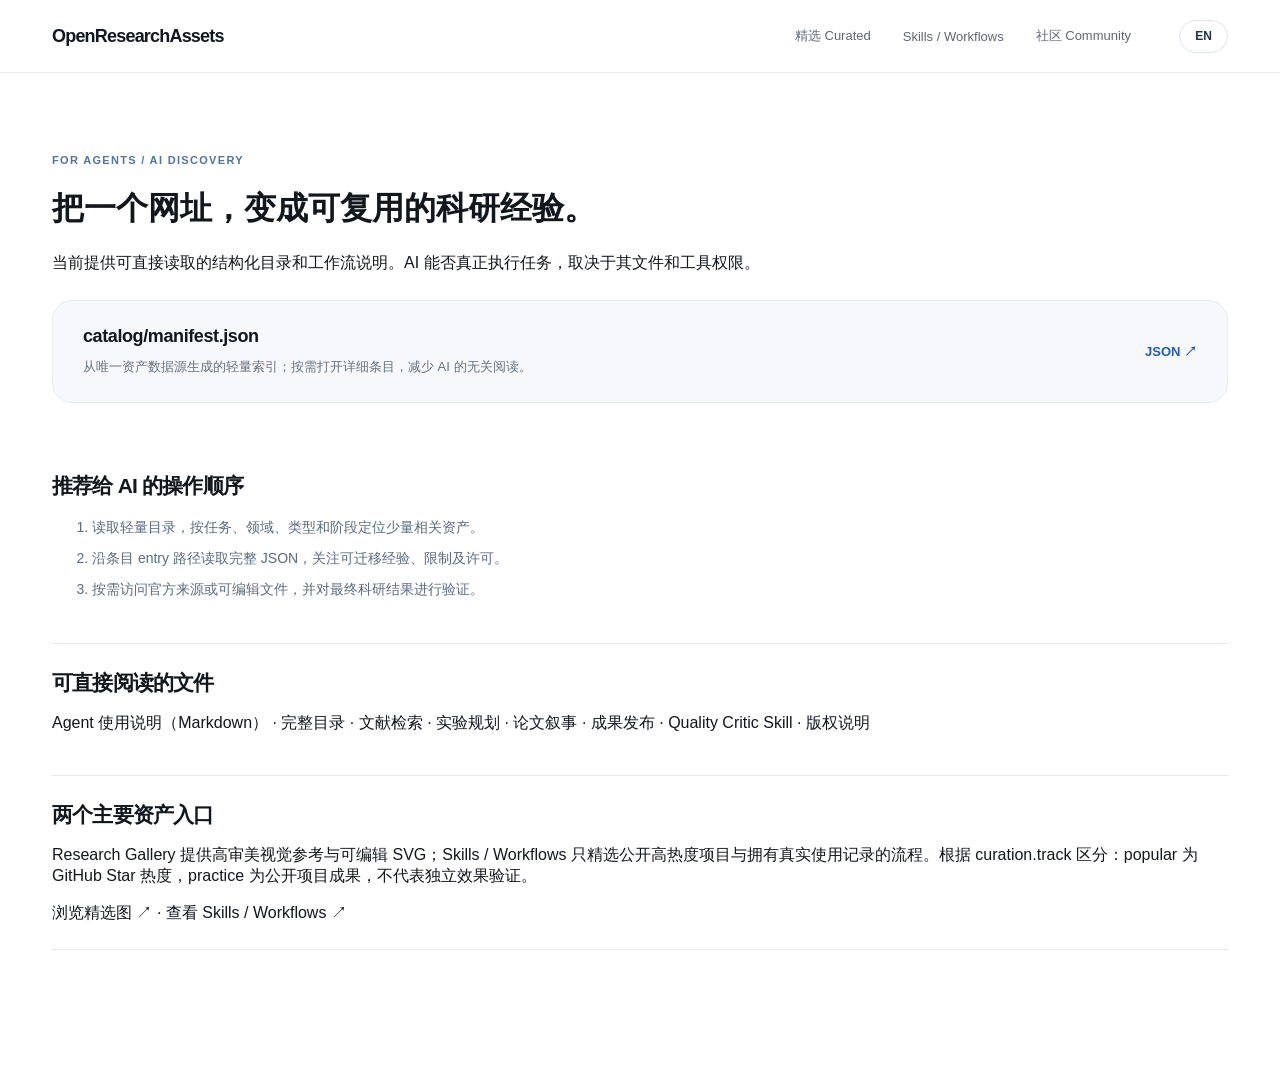
==== commit 2b9a0860: "feat: expose Community / Curated distinction across primary site navigation" ====
--- a/for-agents/index.html
+++ b/for-agents/index.html
@@ -1,7 +1,7 @@
 <!doctype html>
 <html lang="zh-CN"><head><meta charset="UTF-8"><meta name="viewport" content="width=device-width,initial-scale=1">
 <title>AI 使用入口 · OpenResearchAssets</title><link rel="stylesheet" href="../css/site.css"><link rel="stylesheet" href="../css/design.css"><link rel="stylesheet" href="../css/catalog.css"></head>
-<body><header class="site-header"><div class="nav-shell wrap"><a class="brand" href="../index.html">OpenResearchAssets</a><nav class="nav-links" id="site-nav"><a href="../index.html#references">科研资产</a><a href="../index.html#assets">原创素材</a><a href="../quality.html">质量自查</a></nav><button class="lang-toggle" type="button">EN</button><button class="menu-toggle" aria-label="菜单" aria-controls="site-nav" aria-expanded="false"><span class="menu-icon"><span></span><span></span></span></button></div></header>
+<body><header class="site-header"><div class="nav-shell wrap"><a class="brand" href="../index.html">OpenResearchAssets</a><nav class="nav-links" id="site-nav"><a href="../index.html#gallery" data-i18n-zh='["精选 Curated"]' data-i18n-en='["Curated"]'>精选 Curated</a><a href="../index.html#skills" data-i18n-zh='["Skills / Workflows"]' data-i18n-en='["Skills / Workflows"]'>Skills / Workflows</a><a href="../community.html" data-i18n-zh='["社区 Community"]' data-i18n-en='["Community"]'>社区 Community</a></nav><button class="lang-toggle" type="button">EN</button><button class="menu-toggle" aria-label="菜单" aria-controls="site-nav" aria-expanded="false"><span class="menu-icon"><span></span><span></span></span></button></div></header>
 <main class="wrap ora-detail"><p class="ora-eyebrow">FOR AGENTS / AI DISCOVERY</p><h1 data-i18n-zh='["把一个网址，变成可复用的科研经验。"]' data-i18n-en='["A research catalog your agent can actually read."]'>把一个网址，变成可复用的科研经验。</h1>
 <p data-i18n-zh='["当前提供可直接读取的结构化目录和工作流说明。AI 能否真正执行任务，取决于其文件和工具权限。"]' data-i18n-en='["The catalog and guidance are readable now. Completing tasks still requires the agent to have appropriate tools and file access."]'>当前提供可直接读取的结构化目录和工作流说明。AI 能否真正执行任务，取决于其文件和工具权限。</p>
 <div class="ora-discover"><div><strong>catalog/manifest.json</strong><p data-i18n-zh='["从唯一资产数据源生成的轻量索引；按需打开详细条目，减少 AI 的无关阅读。"]' data-i18n-en='["A compact manifest generated from the canonical catalog. Fetch only relevant detailed JSON records."]'>唯一资产数据源；双语简介、领域、阶段、适用场景、许可与原始链接。</p></div><a href="../catalog/manifest.json">JSON ↗</a></div>
--- a/css/catalog.css
+++ b/css/catalog.css
@@ -183,3 +183,58 @@
   .ora-detail-preview .ora-preview{width:100%;max-width:100%}
   .ora-cover-panel{max-width:100%}
 }
+
+/* Direct original-site navigation takes priority over editorial details. */
+.ora-resource-visual,.ora-resource-content h3 a{cursor:pointer}
+.ora-resource-content h3 a:hover,.ora-resource-content h3 a:focus-visible{text-decoration:underline;text-underline-offset:4px}
+.ora-resource-actions{justify-content:flex-start;gap:11px 16px}
+.ora-resource-actions .ora-open-source{font-size:12px;font-weight:770;color:#22517f}
+.ora-resource-actions .ora-open-details{color:#6d7b8b;margin-left:auto;font-weight:600}
+.ora-featured-sites{margin:29px 0 4px;border-top:1px solid #e1e8f0;padding-top:25px}
+.ora-featured-heading h3{font-size:clamp(22px,2.8vw,29px);letter-spacing:-.035em;color:#223347;margin:9px 0}
+.ora-featured-heading>p:last-child{font-size:12px;color:#65788b;line-height:1.8;max-width:780px}
+.ora-featured-site-grid{display:grid;grid-template-columns:repeat(2,minmax(0,1fr));gap:16px;margin-top:21px}
+.ora-featured-site{display:grid;grid-template-columns:minmax(128px,.8fr) minmax(0,1fr);border:1px solid #dfe7f0;border-radius:13px;overflow:hidden;background:#fff;min-width:0}
+.ora-featured-preview{display:block;min-width:0}
+.ora-featured-preview .ora-preview{height:100%;min-height:210px;border-radius:0}
+.ora-featured-preview .ora-preview img{max-width:100%}
+.ora-featured-info{display:flex;flex-direction:column;gap:10px;min-width:0;padding:19px 20px}
+.ora-featured-eyebrow{font-size:10px;letter-spacing:.08em;font-weight:730;color:#627e98;margin:0}
+.ora-featured-info h4{font-size:21px;margin:0;font-weight:720;letter-spacing:-.03em}
+.ora-featured-info h4 a{text-decoration:none;color:#1d3651}
+.ora-featured-info h4 a:hover,.ora-featured-info h4 a:focus-visible{text-decoration:underline;text-underline-offset:4px}
+.ora-featured-info>p:not(.ora-featured-eyebrow){font-size:12px;line-height:1.72;color:#60748a;margin:0}
+.ora-featured-actions{display:flex;align-items:center;flex-wrap:wrap;gap:10px 16px;margin-top:auto;padding-top:10px}
+.ora-featured-actions a{font-size:11px;color:#64788c;text-decoration:none;font-weight:650}
+.ora-featured-actions .ora-open-source{font-size:12px;font-weight:760;color:#245781}
+.ora-featured-actions a:hover{text-decoration:underline;text-underline-offset:3px}
+@media(max-width:1020px){.ora-featured-site-grid{grid-template-columns:1fr}}
+@media(max-width:510px){.ora-featured-site{grid-template-columns:1fr}.ora-featured-preview .ora-preview{height:170px;min-height:170px}.ora-featured-info{padding:16px}}
+
+/* Community contribution and verified provenance. */
+.ora-provenance{display:flex;align-items:center;flex-wrap:wrap;gap:5px 18px;font-size:11px;line-height:1.6;color:#748394;letter-spacing:.005em}
+.ora-provenance a{font-weight:690;color:#315c87;text-decoration:none}
+.ora-provenance a:hover{text-decoration:underline}
+.ora-provenance time{font-variant-numeric:tabular-nums;color:#506984}
+.ora-detail-heading .ora-provenance{margin-top:15px}
+.ora-detail-heading .ora-provenance span{display:inline-flex;gap:5px}
+.ora-community-prompt{font-size:12px;margin-top:16px}
+.ora-community-prompt a{color:#295b8b;text-decoration:none}
+.ora-gallery-contribute{display:flex;align-items:center;justify-content:space-between;gap:14px;border-top:1px solid #e6ebf1;margin-top:22px;padding:14px 0 0;color:#65798d;font-size:12px}
+.ora-gallery-contribute a{font-size:12px;font-weight:730;color:#255d91;white-space:nowrap;text-decoration:none}
+.ora-gallery-contribute a:hover{text-decoration:underline}
+.ora-community-submit{margin-top:12px;margin-bottom:36px;padding:30px 34px;border:1px solid #e2e9f0;border-radius:16px;background:#f7f9fc}
+.ora-community-submit h2{font-size:clamp(26px,3vw,38px);letter-spacing:-.04em;margin:8px 0}
+.ora-community-submit>p:not(.section-index){max-width:760px;font-size:14px;line-height:1.8;color:#607386}
+.ora-submit-cta{display:inline-flex;align-items:center;justify-content:center;margin-top:14px;min-height:45px;padding:0 20px;background:#263d55;border-radius:10px;color:#fff;text-decoration:none;font-size:13px;font-weight:720}
+.ora-submit-cta:hover{background:#315a84}
+.ora-community-submit .ora-submit-footnote{font-size:11px!important;color:#84909e!important;margin:12px 0 0}
+@media(max-width:720px){.ora-gallery-contribute{align-items:flex-start;flex-direction:column;gap:7px}.ora-community-submit{padding:24px 22px}}
+
+.ora-asset-community{margin:40px auto 74px;padding:26px 0;border-top:1px solid #e3e9ef;max-width:980px}
+.ora-asset-community[hidden]{display:none}
+.ora-asset-community h2{font-size:23px;margin:0 0 8px;letter-spacing:-.03em;color:#24394e}
+.ora-asset-community>p{font-size:12px;color:#7b8795;margin-bottom:24px}
+
+.ora-provenance .ora-contributor{display:inline-flex;align-items:center;gap:6px;vertical-align:middle}
+.ora-provenance .ora-contributor img{width:20px;height:20px;border-radius:50%;object-fit:cover;border:1px solid #e1e8ef}
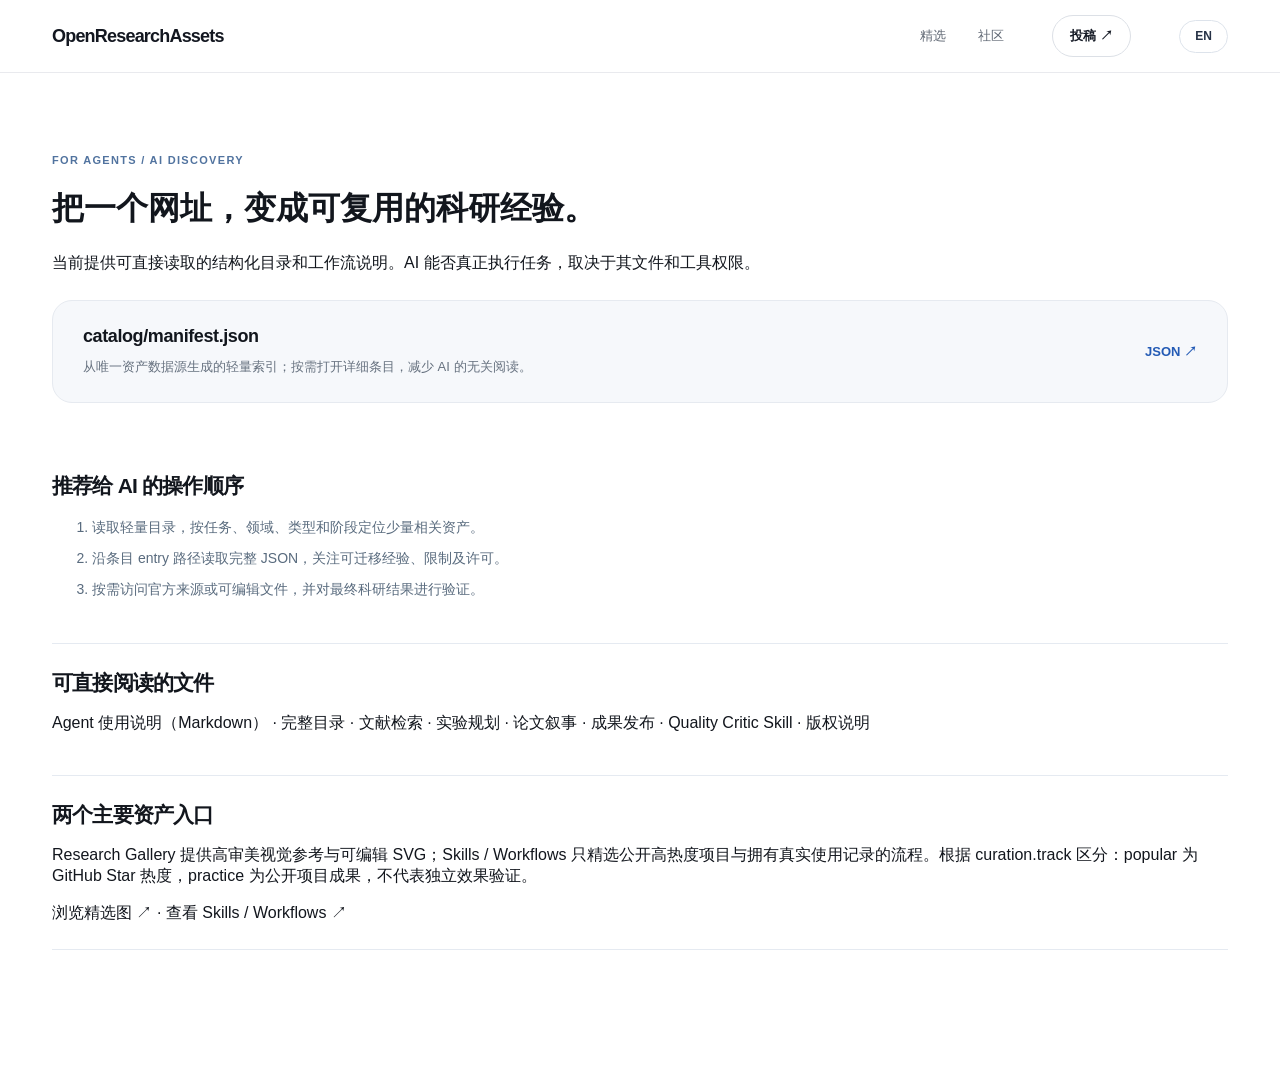
==== commit c38dca90: "refactor: remove duplicated navigation markup and use shared layout" ====
--- a/for-agents/index.html
+++ b/for-agents/index.html
@@ -1,7 +1,7 @@
 <!doctype html>
 <html lang="zh-CN"><head><meta charset="UTF-8"><meta name="viewport" content="width=device-width,initial-scale=1">
 <title>AI 使用入口 · OpenResearchAssets</title><link rel="stylesheet" href="../css/site.css"><link rel="stylesheet" href="../css/design.css"><link rel="stylesheet" href="../css/catalog.css"></head>
-<body><header class="site-header"><div class="nav-shell wrap"><a class="brand" href="../index.html">OpenResearchAssets</a><nav class="nav-links" id="site-nav"><a href="../index.html#gallery" data-i18n-zh='["精选 Curated"]' data-i18n-en='["Curated"]'>精选 Curated</a><a href="../index.html#skills" data-i18n-zh='["Skills / Workflows"]' data-i18n-en='["Skills / Workflows"]'>Skills / Workflows</a><a href="../community.html" data-i18n-zh='["社区 Community"]' data-i18n-en='["Community"]'>社区 Community</a></nav><button class="lang-toggle" type="button">EN</button><button class="menu-toggle" aria-label="菜单" aria-controls="site-nav" aria-expanded="false"><span class="menu-icon"><span></span><span></span></span></button></div></header>
+<body><header class="site-header"><div class="nav-shell wrap"><a class="brand" href="../index.html">OpenResearchAssets</a><nav class="nav-links" id="site-nav" aria-label="Primary navigation" data-page="secondary" data-root="../"></nav><button class="lang-toggle" type="button">EN</button><button class="menu-toggle" aria-label="菜单" aria-controls="site-nav" aria-expanded="false"><span class="menu-icon"><span></span><span></span></span></button></div></header>
 <main class="wrap ora-detail"><p class="ora-eyebrow">FOR AGENTS / AI DISCOVERY</p><h1 data-i18n-zh='["把一个网址，变成可复用的科研经验。"]' data-i18n-en='["A research catalog your agent can actually read."]'>把一个网址，变成可复用的科研经验。</h1>
 <p data-i18n-zh='["当前提供可直接读取的结构化目录和工作流说明。AI 能否真正执行任务，取决于其文件和工具权限。"]' data-i18n-en='["The catalog and guidance are readable now. Completing tasks still requires the agent to have appropriate tools and file access."]'>当前提供可直接读取的结构化目录和工作流说明。AI 能否真正执行任务，取决于其文件和工具权限。</p>
 <div class="ora-discover"><div><strong>catalog/manifest.json</strong><p data-i18n-zh='["从唯一资产数据源生成的轻量索引；按需打开详细条目，减少 AI 的无关阅读。"]' data-i18n-en='["A compact manifest generated from the canonical catalog. Fetch only relevant detailed JSON records."]'>唯一资产数据源；双语简介、领域、阶段、适用场景、许可与原始链接。</p></div><a href="../catalog/manifest.json">JSON ↗</a></div>
--- a/css/site.css
+++ b/css/site.css
@@ -28,10 +28,10 @@
 .menu-toggle[aria-expanded="true"] .menu-icon span:last-child{transform:translateY(-3.25px) rotate(-45deg)}
 .nav-links a[aria-current="page"]{color:var(--ink);font-weight:700}
 .menu-toggle:focus-visible,.nav-links a:focus-visible{outline:2px solid var(--accent);outline-offset:4px}
-@media(max-width:720px){
+@media(max-width:920px){
   .menu-toggle{display:flex;margin-left:auto;flex:none}
   .nav-cta{display:none}
-  .nav-links{display:none;position:absolute;top:69px;left:0;right:0;margin-left:0;
+  .nav-links{display:none;position:absolute;top:100%;left:0;right:0;margin-left:0;
     background:var(--paper);box-shadow:0 20px 30px rgba(35,50,55,.1);
     border:1px solid var(--line);border-top:0;border-radius:0 0 14px 14px;
     padding:14px 19px 20px;flex-direction:column;align-items:stretch;gap:0}
--- a/css/catalog.css
+++ b/css/catalog.css
@@ -238,3 +238,13 @@
 
 .ora-provenance .ora-contributor{display:inline-flex;align-items:center;gap:6px;vertical-align:middle}
 .ora-provenance .ora-contributor img{width:20px;height:20px;border-radius:50%;object-fit:cover;border:1px solid #e1e8ef}
+
+/* Curated is an editorial collection; community contributions have a separate entry. */
+.ora-cross-community{display:flex;align-items:center;gap:18px;border-top:1px solid #e0e7ef;border-bottom:1px solid #e0e7ef;padding-top:17px;padding-bottom:17px;margin-top:26px;margin-bottom:1px}
+.ora-cross-community>span{font-size:10px;letter-spacing:.11em;color:#6983a1;font-weight:750;white-space:nowrap}
+.ora-cross-community p{font-size:12px;line-height:1.6;color:#768597;flex:1;margin:0}
+.ora-cross-community a{font-size:12px;font-weight:720;color:#315e88;white-space:nowrap}
+.ora-cross-community a:hover{text-decoration:underline}
+.ora-contribution-community-note{display:flex;align-items:center;justify-content:space-between;gap:16px;margin-bottom:20px;color:#6c8399;font-size:13px}
+.ora-contribution-community-note a{font-size:12px;font-weight:700;color:#2d608c}
+@media(max-width:720px){.ora-cross-community{align-items:flex-start;flex-direction:column;gap:8px}.ora-contribution-community-note{align-items:flex-start;flex-direction:column;gap:8px}}
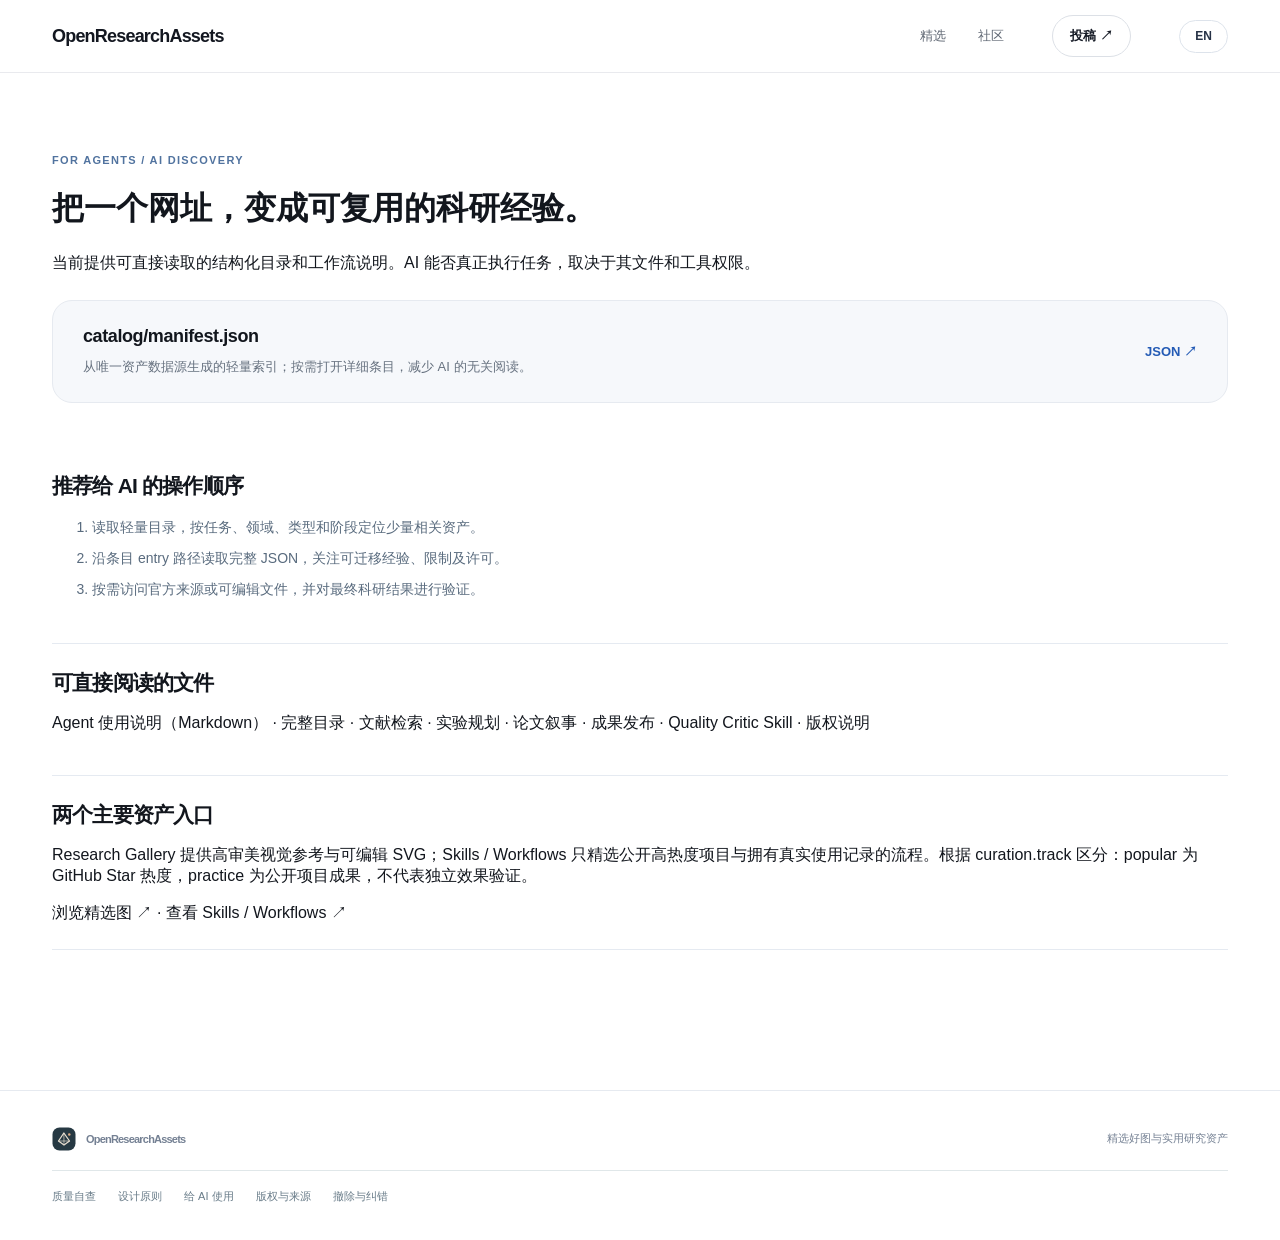
==== commit cab743cd: "fix: add shared secondary footer to the AI-reading page" ====
--- a/for-agents/index.html
+++ b/for-agents/index.html
@@ -10,4 +10,4 @@
 <section class="ora-lesson"><h2 data-i18n-zh='["两个主要资产入口"]' data-i18n-en='["Two principal collections"]'>两个主要资产入口</h2>
 <p data-i18n-zh='["Research Gallery 提供高审美视觉参考与可编辑 SVG；Skills / Workflows 只精选公开高热度项目与拥有真实使用记录的流程。根据 curation.track 区分：popular 为 GitHub Star 热度，practice 为公开项目成果，不代表独立效果验证。"]' data-i18n-en='["Research Gallery contains outstanding visual references and editable SVGs. Skills / Workflows distinguish sourced GitHub popularity from workflows evidenced by project artifacts. Neither stars nor internal usage alone validates effectiveness."]'>Research Gallery 提供高审美视觉参考与可编辑 SVG；Skills / Workflows 只精选公开高热度项目与拥有真实使用记录的流程。根据 curation.track 区分：popular 为 GitHub Star 热度，practice 为公开项目成果，不代表独立效果验证。</p>
 <a href="../index.html#gallery" data-i18n-zh='["浏览精选图 ↗"]' data-i18n-en='["Browse Gallery ↗"]'>浏览精选图 ↗</a> · <a href="../index.html#skills" data-i18n-zh='["查看 Skills / Workflows ↗"]' data-i18n-en='["Explore curated skills ↗"]'>查看 Skills / Workflows ↗</a></section>
-</main><script src="../js/i18n.js"></script><script src="../js/navigation.js"></script></body></html>+</main><footer class="footer"><div class="wrap footer-inner"></div></footer><script src="../js/i18n.js"></script><script src="../js/navigation.js"></script></body></html>
--- a/css/site.css
+++ b/css/site.css
@@ -58,3 +58,12 @@
 .ora-start-path:focus-visible{outline:2px solid #2c5db2;outline-offset:3px;border-radius:5px}
 .ora-start--contribute{margin-top:3px;margin-bottom:38px}
 @media(max-width:700px){.ora-start{padding-top:17px;padding-bottom:14px;margin-bottom:27px}.ora-start-heading{display:block;margin-bottom:12px}.ora-start-heading h2{margin-top:5px;font-size:17px}.ora-start-grid{grid-template-columns:1fr}.ora-start-path,.ora-start-path:first-child{padding:12px 2px 14px;border-left:0;border-top:1px solid #e5e9f0;gap:5px}.ora-start-desc{font-size:13px}.ora-start-link{margin-top:0}}
+
+/* Shared three-destination site shell. nav/footer rendered from js/navigation.js. */
+.nav-links a[aria-current="page"],.nav-cta[aria-current="page"]{color:#1d354c;font-weight:760}
+.footer-inner{display:grid;grid-template-columns:1fr auto;align-items:center;gap:15px 28px}
+.ora-footer-motto{font-size:12px;color:#7d8b97;text-align:right}
+.ora-footer-links{grid-column:1/-1;display:flex;align-items:center;flex-wrap:wrap;gap:9px 22px;border-top:1px solid #e0e7e9;padding-top:18px;margin-top:4px}
+.ora-footer-links a{font-size:11px;color:#697c89;text-decoration:none}
+.ora-footer-links a:hover{text-decoration:underline;color:#274967}
+@media(max-width:720px){.footer-inner{grid-template-columns:1fr;gap:13px}.ora-footer-motto{text-align:left}.ora-footer-links{gap:12px 19px}}
--- a/css/catalog.css
+++ b/css/catalog.css
@@ -239,12 +239,28 @@
 .ora-provenance .ora-contributor{display:inline-flex;align-items:center;gap:6px;vertical-align:middle}
 .ora-provenance .ora-contributor img{width:20px;height:20px;border-radius:50%;object-fit:cover;border:1px solid #e1e8ef}
 
-/* Curated is an editorial collection; community contributions have a separate entry. */
-.ora-cross-community{display:flex;align-items:center;gap:18px;border-top:1px solid #e0e7ef;border-bottom:1px solid #e0e7ef;padding-top:17px;padding-bottom:17px;margin-top:26px;margin-bottom:1px}
-.ora-cross-community>span{font-size:10px;letter-spacing:.11em;color:#6983a1;font-weight:750;white-space:nowrap}
-.ora-cross-community p{font-size:12px;line-height:1.6;color:#768597;flex:1;margin:0}
-.ora-cross-community a{font-size:12px;font-weight:720;color:#315e88;white-space:nowrap}
-.ora-cross-community a:hover{text-decoration:underline}
-.ora-contribution-community-note{display:flex;align-items:center;justify-content:space-between;gap:16px;margin-bottom:20px;color:#6c8399;font-size:13px}
-.ora-contribution-community-note a{font-size:12px;font-weight:700;color:#2d608c}
-@media(max-width:720px){.ora-cross-community{align-items:flex-start;flex-direction:column;gap:8px}.ora-contribution-community-note{align-items:flex-start;flex-direction:column;gap:8px}}
+
+
+/* Curated page: quiet entry to community after the two catalog families. */
+.ora-curated-community-note{display:flex;justify-content:space-between;gap:24px;align-items:center;border-top:1px solid #e1e8f0;padding-top:26px;padding-bottom:58px;font-size:12px;color:#728395;line-height:1.7}
+.ora-curated-community-note a{font-weight:720;color:#315e88;white-space:nowrap}
+.ora-curated-community-note a:hover{text-decoration:underline}
+/* Contribute: one public submission action and concise editorial rules. */
+.ora-submit-intro{padding-top:78px;padding-bottom:28px}
+.ora-submit-intro h1{max-width:920px;font-size:clamp(35px,5.3vw,66px);letter-spacing:-.055em;line-height:1.14;color:#24374a;margin:13px 0 20px}
+.ora-submit-intro>p:last-child{max-width:790px;font-size:15px;color:#677c8d;line-height:1.9;margin:0}
+.ora-community-submit{margin-top:16px;margin-bottom:44px;display:block}
+.ora-community-submit>div{max-width:770px}
+.ora-submit-guidelines{padding-top:10px;padding-bottom:62px}
+.ora-submit-guidelines>h2{font-size:clamp(23px,3vw,33px);color:#2a4055;letter-spacing:-.04em;margin:9px 0 25px}
+.ora-submit-guidelines-grid{display:grid;grid-template-columns:repeat(3,minmax(0,1fr));gap:25px}
+.ora-submit-guidelines-grid>div{border-top:1px solid #dce6ed;padding-top:17px}
+.ora-submit-guidelines-grid>div>span{font-size:11px;letter-spacing:.1em;font-weight:750;color:#7390aa}
+.ora-submit-guidelines-grid h3{font-size:17px;color:#263d52;letter-spacing:-.03em;margin:12px 0 7px}
+.ora-submit-guidelines-grid p{font-size:12px;line-height:1.8;color:#748598;margin:0}
+.ora-submit-secondary{display:grid;grid-template-columns:repeat(2,minmax(0,1fr));gap:27px;border-top:1px solid #dfe7ef;padding-top:27px;padding-bottom:85px}
+.ora-submit-secondary>div{display:flex;gap:8px 13px;align-items:center;flex-wrap:wrap;font-size:12px;color:#7b8a97}
+.ora-submit-secondary strong{color:#344b63}
+.ora-submit-secondary a{font-weight:720;color:#315f8b;white-space:nowrap}
+.ora-submit-secondary a:hover{text-decoration:underline}
+@media(max-width:720px){.ora-curated-community-note{align-items:flex-start;flex-direction:column;gap:6px;padding-bottom:36px}.ora-submit-intro{padding-top:43px;padding-bottom:22px}.ora-submit-guidelines-grid,.ora-submit-secondary{grid-template-columns:1fr;gap:18px}.ora-community-submit{margin-bottom:35px}.ora-submit-secondary{padding-bottom:55px}}
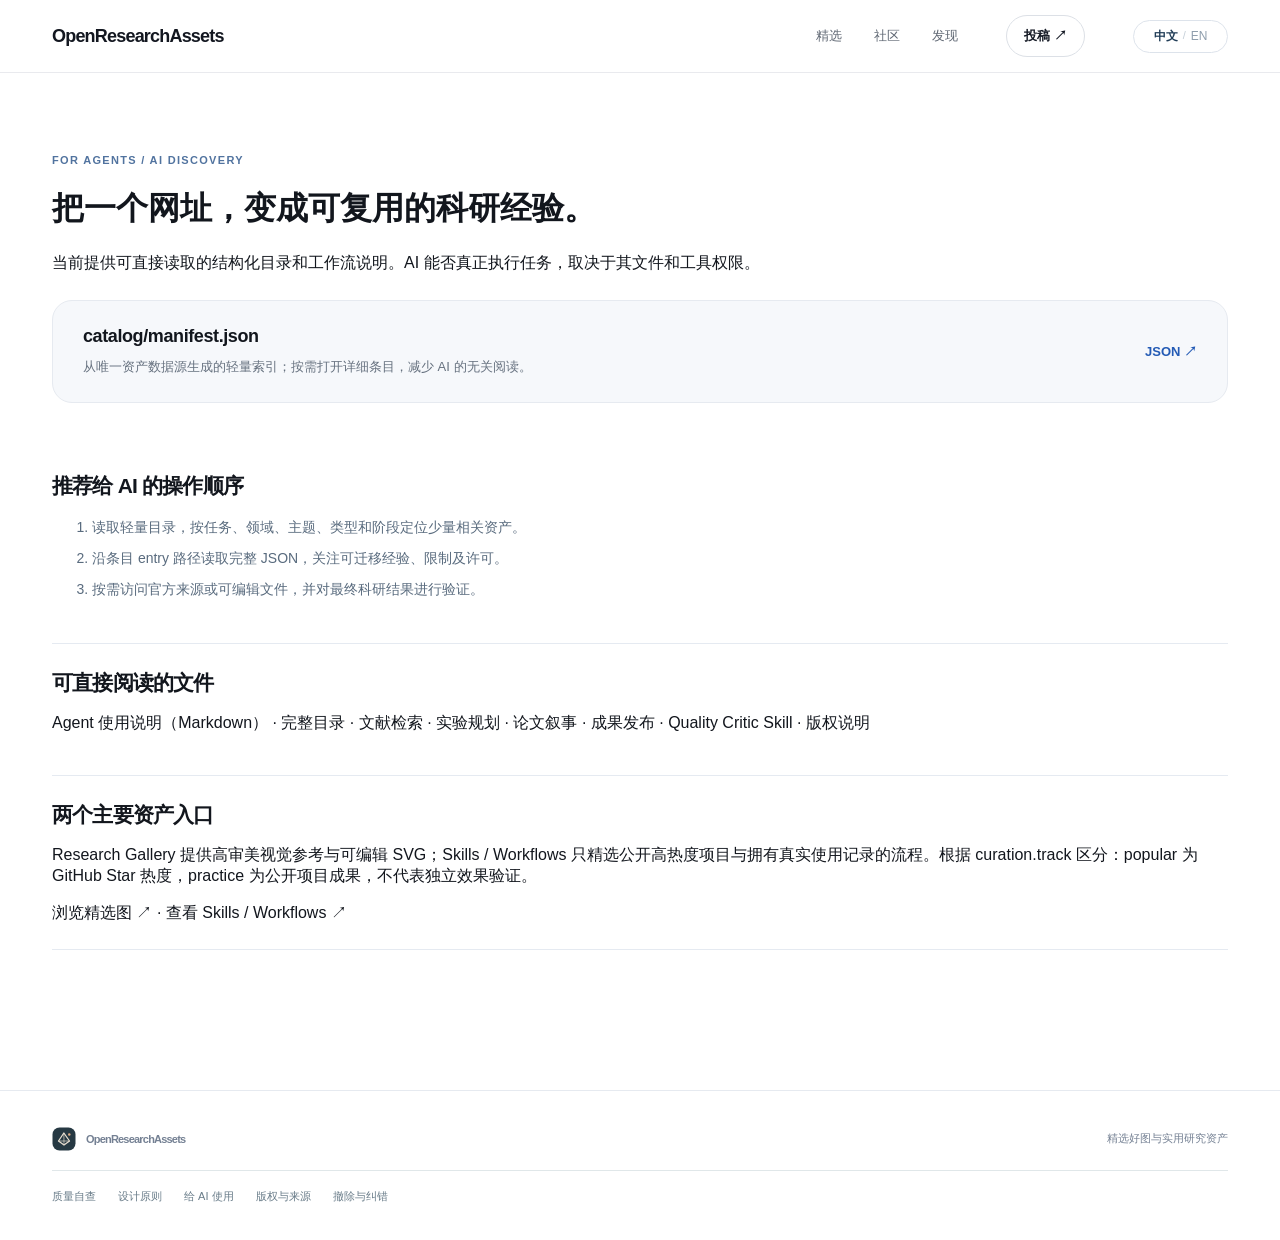
==== commit 4b9e3da5: "Refresh bilingual catalog counts and AI discovery guidance" ====
--- a/for-agents/index.html
+++ b/for-agents/index.html
@@ -5,7 +5,7 @@
 <main class="wrap ora-detail"><p class="ora-eyebrow">FOR AGENTS / AI DISCOVERY</p><h1 data-i18n-zh='["把一个网址，变成可复用的科研经验。"]' data-i18n-en='["A research catalog your agent can actually read."]'>把一个网址，变成可复用的科研经验。</h1>
 <p data-i18n-zh='["当前提供可直接读取的结构化目录和工作流说明。AI 能否真正执行任务，取决于其文件和工具权限。"]' data-i18n-en='["The catalog and guidance are readable now. Completing tasks still requires the agent to have appropriate tools and file access."]'>当前提供可直接读取的结构化目录和工作流说明。AI 能否真正执行任务，取决于其文件和工具权限。</p>
 <div class="ora-discover"><div><strong>catalog/manifest.json</strong><p data-i18n-zh='["从唯一资产数据源生成的轻量索引；按需打开详细条目，减少 AI 的无关阅读。"]' data-i18n-en='["A compact manifest generated from the canonical catalog. Fetch only relevant detailed JSON records."]'>唯一资产数据源；双语简介、领域、阶段、适用场景、许可与原始链接。</p></div><a href="../catalog/manifest.json">JSON ↗</a></div>
-<section class="ora-lesson"><h2 data-i18n-zh='["推荐给 AI 的操作顺序"]' data-i18n-en='["Suggested agent procedure"]'>推荐给 AI 的操作顺序</h2><ol><li data-i18n-zh='["读取轻量目录，按任务、领域、类型和阶段定位少量相关资产。"]' data-i18n-en='["Read the compact manifest and filter by task, domain, kind and stage."]'>根据当前任务，在目录中匹配科研阶段、领域、类型和使用条件。</li><li data-i18n-zh='["沿条目 entry 路径读取完整 JSON，关注可迁移经验、限制及许可。"]' data-i18n-en='["Load relevant entry JSON files and inspect lessons, limits and rights."]'>优先阅读最相关的少量资源，关注可迁移经验、注意事项和许可。</li><li data-i18n-zh='["按需访问官方来源或可编辑文件，并对最终科研结果进行验证。"]' data-i18n-en='["Open original sources or editable files as necessary and verify the outcome."]'>按需访问官方来源或可编辑文件，并对最终科研结果进行验证。</li></ol></section>
+<section class="ora-lesson"><h2 data-i18n-zh='["推荐给 AI 的操作顺序"]' data-i18n-en='["Suggested agent procedure"]'>推荐给 AI 的操作顺序</h2><ol><li data-i18n-zh='["读取轻量目录，按任务、领域、主题、类型和阶段定位少量相关资产。"]' data-i18n-en='["Read the compact manifest and filter by task, domain, kind and stage."]'>根据当前任务，在目录中匹配科研阶段、领域、类型和使用条件。</li><li data-i18n-zh='["沿条目 entry 路径读取完整 JSON，关注可迁移经验、限制及许可。"]' data-i18n-en='["Load relevant entry JSON files and inspect lessons, limits and rights."]'>优先阅读最相关的少量资源，关注可迁移经验、注意事项和许可。</li><li data-i18n-zh='["按需访问官方来源或可编辑文件，并对最终科研结果进行验证。"]' data-i18n-en='["Open original sources or editable files as necessary and verify the outcome."]'>按需访问官方来源或可编辑文件，并对最终科研结果进行验证。</li></ol></section>
 <section class="ora-lesson"><h2 data-i18n-zh='["可直接阅读的文件"]' data-i18n-en='["Directly readable files"]'>可直接阅读的文件</h2><p><a href="README.md">Agent 使用说明（Markdown）</a> · <a href="../catalog/index.json">完整目录</a> · <a href="../workflows/literature-triage.md">文献检索</a> · <a href="../workflows/experiment-planning.md">实验规划</a> · <a href="../workflows/paper-evidence-story.md">论文叙事</a> · <a href="../workflows/research-release.md">成果发布</a> · <a href="../skills/quality-critic/SKILL.md">Quality Critic Skill</a> · <a href="../docs/ASSET_POLICY.md">版权说明</a></p></section>
 <section class="ora-lesson"><h2 data-i18n-zh='["两个主要资产入口"]' data-i18n-en='["Two principal collections"]'>两个主要资产入口</h2>
 <p data-i18n-zh='["Research Gallery 提供高审美视觉参考与可编辑 SVG；Skills / Workflows 只精选公开高热度项目与拥有真实使用记录的流程。根据 curation.track 区分：popular 为 GitHub Star 热度，practice 为公开项目成果，不代表独立效果验证。"]' data-i18n-en='["Research Gallery contains outstanding visual references and editable SVGs. Skills / Workflows distinguish sourced GitHub popularity from workflows evidenced by project artifacts. Neither stars nor internal usage alone validates effectiveness."]'>Research Gallery 提供高审美视觉参考与可编辑 SVG；Skills / Workflows 只精选公开高热度项目与拥有真实使用记录的流程。根据 curation.track 区分：popular 为 GitHub Star 热度，practice 为公开项目成果，不代表独立效果验证。</p>
--- a/css/design.css
+++ b/css/design.css
@@ -156,3 +156,12 @@
  html[lang="zh-CN"] .hero-v2 h1{font-size:clamp(36px,9.7vw,60px)}
  html[lang="zh-CN"] .section-head h2{font-size:clamp(38px,9.2vw,52px)}
 }
+
+/* An explicit current-language selector avoids EN/中文 destination-label confusion. */
+.lang-toggle{display:inline-flex;align-items:center;justify-content:center;gap:5px;min-width:95px;padding:8px 11px}
+.ora-lang-option{color:#8f9ead;font-size:12px;font-weight:540;transition:color .14s}
+.ora-lang-option.is-active{color:#213d57;font-weight:820}
+.ora-lang-divider{color:#c5cfd8;font-size:11px;font-weight:500}
+@media(max-width:400px){.lang-toggle{min-width:76px;padding:7px 8px;gap:4px}.ora-lang-option{font-size:11px}}
+
+@media(max-width:400px){.nav-shell{gap:8px}.nav-shell .brand{font-size:13px;letter-spacing:-.55px}.lang-toggle{min-width:74px;padding:7px 7px}}
--- a/css/catalog.css
+++ b/css/catalog.css
@@ -264,3 +264,41 @@
 .ora-submit-secondary a{font-weight:720;color:#315f8b;white-space:nowrap}
 .ora-submit-secondary a:hover{text-decoration:underline}
 @media(max-width:720px){.ora-curated-community-note{align-items:flex-start;flex-direction:column;gap:6px;padding-bottom:36px}.ora-submit-intro{padding-top:43px;padding-bottom:22px}.ora-submit-guidelines-grid,.ora-submit-secondary{grid-template-columns:1fr;gap:18px}.ora-community-submit{margin-bottom:35px}.ora-submit-secondary{padding-bottom:55px}}
+
+/* Small cross-links to the two non-curated discovery experiences. */
+.ora-cross-links{display:flex;align-items:center;gap:23px;flex-wrap:wrap}
+.ora-cross-links a{white-space:nowrap}
+
+/* Orthogonal research-topic discovery: compact controls, readable cards. */
+.ora-facets{grid-template-columns:repeat(4,minmax(0,1fr))}
+.ora-facets label,.ora-skill-filters label{font-size:13px;font-weight:650}
+.ora-facets select{font-size:14px}
+.ora-skill-finder{border:1px solid #dce6ef;background:#f7f9fc;border-radius:18px;padding:23px 26px;margin:29px 0 17px}
+.ora-skill-finder-head{display:flex;align-items:flex-start;justify-content:space-between;gap:20px;margin-bottom:18px}
+.ora-skill-finder-head strong{font-size:20px;line-height:1.4;color:#22384e;letter-spacing:-.025em}
+.ora-skill-finder-head p{font-size:13px;line-height:1.7;color:#63778b;margin:6px 0 0}
+#skill-status{font-size:13px;font-weight:720;color:#315878;white-space:nowrap;padding-top:4px}
+.ora-skill-search-label{display:block;font-size:13px;font-weight:650;color:#485f75}
+#skill-search{display:block;box-sizing:border-box;width:100%;margin:8px 0 17px;border:1px solid #cfddea;border-radius:10px;background:#fff;min-height:48px;padding:10px 15px;font-size:15px;color:#21374b}
+.ora-skill-filters{display:grid;grid-template-columns:repeat(3,minmax(0,1fr));gap:12px}
+.ora-skill-filters label{color:#51687d}
+.ora-skill-filters select{display:block;box-sizing:border-box;width:100%;margin-top:7px;background:#fff;border:1px solid #d0dce8;border-radius:9px;min-height:43px;padding:0 10px;font-size:14px;color:#273b50}
+.ora-skill-quicktopics{display:flex;flex-wrap:wrap;gap:8px;margin:17px 0 14px}
+.ora-skill-quicktopics button{background:#fff;border:1px solid #d4e0ea;border-radius:100px;min-height:35px;padding:7px 13px;font-size:13px;font-weight:600;color:#42627d;cursor:pointer}
+.ora-skill-quicktopics button.is-active{background:#213f5e;border-color:#213f5e;color:#fff}
+.ora-skill-quicktopics button span{opacity:.65;padding-left:5px;font-variant-numeric:tabular-nums}
+.ora-skill-filter-footer{display:flex;justify-content:space-between;align-items:center;gap:18px;border-top:1px solid #e0e8f0;padding-top:14px;font-size:12px;color:#687e90;line-height:1.65}
+#skill-reset{font-size:12px;border:0;padding:7px 0;color:#215f93;font-weight:720;background:transparent;cursor:pointer;white-space:nowrap}
+.ora-skill-stars{display:inline-flex;gap:4px;flex-direction:column;align-items:flex-end;border-radius:8px;padding:7px 11px;background:#f5f0e8;color:#675030}
+.ora-skill-stars b{font-size:17px;line-height:1.2;font-weight:800;font-variant-numeric:tabular-nums;letter-spacing:.015em}
+.ora-skill-stars small{font-size:10px;line-height:1.3;font-weight:600;letter-spacing:0;text-transform:none}
+.ora-skill-card .ora-skill-meta{align-items:center;font-size:12px}
+.ora-skill-card>p:not(.ora-skill-status){font-size:14px;line-height:1.75}
+.ora-skill-tags{display:flex;flex-wrap:wrap;gap:6px;margin:0}
+.ora-skill-tags span{font-size:12px;line-height:1.4;background:#eef3f8;color:#536a80;padding:5px 9px;border-radius:6px}
+.ora-skill-status{font-size:12px;line-height:1.5}
+.ora-skill-card h4{font-size:19px}
+.ora-skill-more{display:block;margin:20px auto 0;min-height:43px;background:#fff;border:1px solid #cedcea;border-radius:100px;padding:9px 23px;color:#24577d;font-size:14px;font-weight:700;cursor:pointer}
+.ora-skill-more[hidden]{display:none}
+@media(max-width:900px){.ora-facets{grid-template-columns:repeat(2,minmax(0,1fr))}}
+@media(max-width:720px){.ora-facets{grid-template-columns:1fr}.ora-skill-finder{padding:19px 17px}.ora-skill-finder-head{flex-direction:column;gap:8px}.ora-skill-filters{grid-template-columns:1fr}.ora-skill-filter-footer{align-items:flex-start;flex-direction:column;gap:7px}.ora-skill-stars b{font-size:16px}#skill-status{white-space:normal}}
